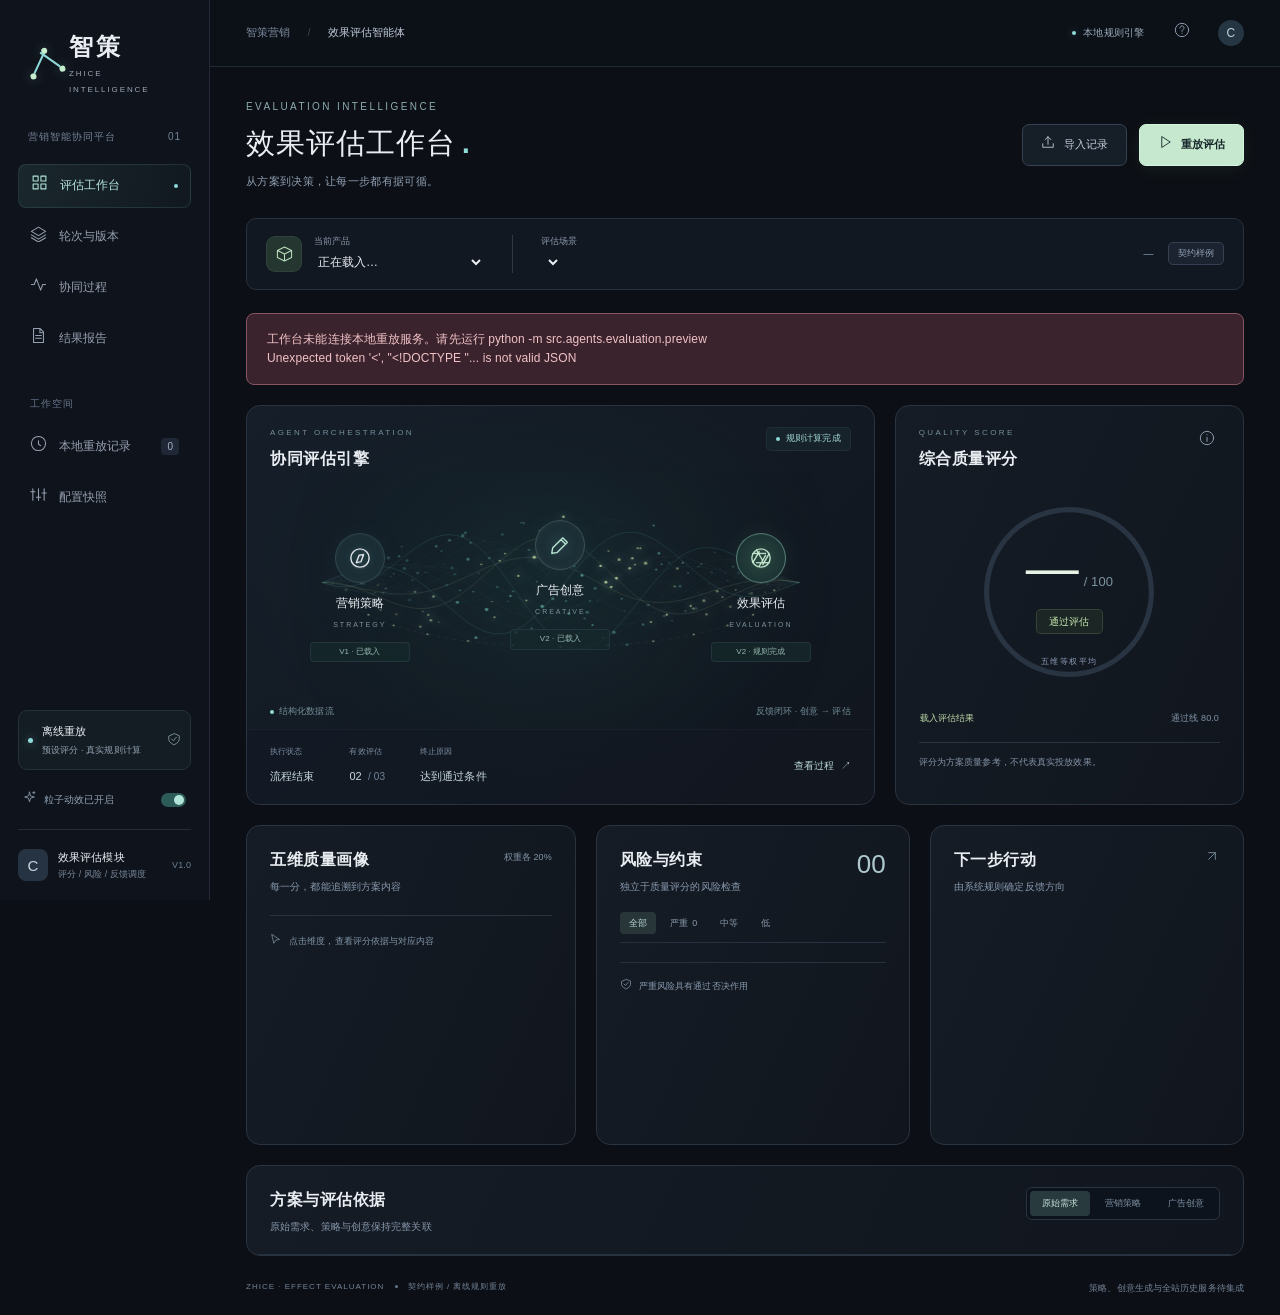
==== web/evaluation/index.html @ f348544a "feat(evaluation): add isolated particle workbench and offline handoff replay" ====
<!doctype html>
<html lang="zh-CN">
<head>
  <meta charset="utf-8"><meta name="viewport" content="width=device-width,initial-scale=1">
  <meta name="theme-color" content="#0b0e14"><title>智策 · 效果评估工作台</title>
  <link rel="icon" href="./favicon.svg" type="image/svg+xml"><link rel="stylesheet" href="./style.css">
</head>
<body>
  <a class="skip-link" href="#main">跳到评估内容</a>
  <aside class="sidebar">
    <a class="brand" href="/" aria-label="智策首页"><span class="brand-icon"><i></i><i></i><i></i></span><span>智策<span class="brand-en">ZHICE INTELLIGENCE</span></span></a>
    <div class="workspace-label">营销智能协同平台 <span>01</span></div>
    <nav aria-label="工作台导航">
      <button class="nav-item active" data-view="workbench"><span data-icon="grid"></span>评估工作台<span class="nav-dot"></span></button>
      <button class="nav-item" data-view="versions"><span data-icon="layers"></span>轮次与版本</button>
      <button class="nav-item" data-view="events"><span data-icon="activity"></span>协同过程</button>
      <button class="nav-item" data-view="report"><span data-icon="file"></span>结果报告</button>
    </nav>
    <div class="sidebar-section">工作空间</div>
    <button class="nav-item" id="history-btn"><span data-icon="clock"></span>本地重放记录<span id="history-count" class="count">0</span></button>
    <button class="nav-item" id="config-btn"><span data-icon="sliders"></span>配置快照</button>
    <div class="sidebar-bottom">
      <div class="mode-card"><span class="live-dot"></span><div>离线重放<span>预设评分 · 真实规则计算</span></div><span data-icon="shield"></span></div>
      <button class="animation-toggle" id="motion-btn" aria-pressed="true"><span data-icon="sparkles"></span><span id="motion-label">粒子动效已开启</span><span class="toggle"><i></i></span></button>
      <div class="profile"><div class="avatar">C</div><div>效果评估模块<span>评分 / 风险 / 反馈调度</span></div><span class="version-label">V1.0</span></div>
    </div>
  </aside>
  <div class="app-shell">
    <header class="topbar"><div class="breadcrumb">智策营销 <span>/</span> <b>效果评估智能体</b></div><div class="topbar-right"><span class="system-status"><i></i>本地规则引擎</span><button class="icon-button" id="mobile-motion" aria-label="暂停粒子动效" aria-pressed="true"><span data-icon="sparkles"></span></button><button class="icon-button" id="help-btn" aria-label="使用说明"><span data-icon="help"></span></button><div class="top-avatar">C</div></div></header>
    <main id="main" tabindex="-1">
      <div class="page-heading"><div><div class="eyebrow">EVALUATION INTELLIGENCE</div><h1 id="page-title">效果评估工作台<span class="title-dot">.</span></h1><p id="page-subtitle">从方案到决策，让每一步都有据可循。</p></div><div class="heading-actions"><button class="button secondary" id="import-btn"><span data-icon="upload"></span>导入记录</button><button class="button primary" id="run-btn"><span data-icon="play"></span><span>重放评估</span></button></div></div>
      <div class="task-bar"><div class="task-name"><span class="task-glyph" data-icon="box"></span><div><label for="product-select">当前产品</label><select id="product-select" aria-label="选择产品样例"><option>正在载入…</option></select></div></div><div class="scenario-select"><label for="scenario-select">评估场景</label><select id="scenario-select" aria-label="选择评估场景"></select></div><div class="task-meta"><span id="task-id">—</span><span class="badge neutral">契约样例</span></div></div>
      <div id="error-banner" class="error-banner" role="alert" hidden></div>
      <section id="view-workbench" class="view">
        <div class="overview-grid">
          <section class="panel engine-panel"><div class="panel-heading"><div><span class="eyebrow">AGENT ORCHESTRATION</span><h2>协同评估引擎</h2></div><span id="engine-badge" class="badge cyan"><i></i>规则计算完成</span></div>
            <div class="particle-stage" id="particle-stage"><canvas id="flow-canvas" aria-label="策略、创意与评估之间的粒子流动" role="img"></canvas><div class="flow-node strategy-node"><div class="node-icon" data-icon="compass"></div><b>营销策略</b><span>STRATEGY</span><small id="strategy-version">V1 · 已载入</small></div><div class="flow-node creative-node"><div class="node-icon" data-icon="pen"></div><b>广告创意</b><span>CREATIVE</span><small id="creative-version">V2 · 已载入</small></div><div class="flow-node evaluation-node"><div class="node-icon" data-icon="aperture"></div><b>效果评估</b><span>EVALUATION</span><small id="evaluation-version">V2 · 规则完成</small></div><div class="flow-caption"><span><i></i>结构化数据流</span><span id="flow-direction">反馈闭环 · 创意 → 评估</span></div></div>
            <div class="engine-footer"><div><span class="micro-label">执行状态</span><b id="task-status">流程结束</b></div><div><span class="micro-label">有效评估</span><b id="round-counter">02 <em>/ 03</em></b></div><div><span class="micro-label">终止原因</span><b id="termination">达到通过条件</b></div><button class="text-link" data-view="events">查看过程 <span>↗</span></button></div>
          </section>
          <section class="panel score-panel"><div class="panel-heading"><div><span class="eyebrow">QUALITY SCORE</span><h2>综合质量评分</h2></div><button class="icon-button" id="score-help" aria-label="评分规则"><span data-icon="info"></span></button></div><div class="score-visual"><svg class="score-ring" viewBox="0 0 200 200" aria-hidden="true"><defs><linearGradient id="ring-grad"><stop stop-color="#b9f4ce"/><stop offset="1" stop-color="#5fc7d7"/></linearGradient></defs><circle cx="100" cy="100" r="80" class="ring-track"/><circle cx="100" cy="100" r="80" class="ring-progress" id="ring-progress"/></svg><div class="score-value"><span id="total-score">—</span><small>/ 100</small><span id="assessment-badge" class="badge green">通过评估</span></div><span class="ring-small-label">五维等权平均</span></div><div class="score-bottom"><span id="score-delta" class="score-delta">载入评估结果</span><span id="pass-threshold">通过线 80.0</span></div><p class="scope-note">评分为方案质量参考，不代表真实投放效果。</p></section>
        </div>
        <div class="details-grid">
          <section class="panel dimensions-panel"><div class="panel-heading"><div><h2>五维质量画像</h2><p>每一分，都能追溯到方案内容</p></div><span class="small-label">权重各 20%</span></div><div id="dimensions"></div><div class="dimension-note"><span data-icon="cursor"></span>点击维度，查看评分依据与对应内容</div></section>
          <section class="panel risks-panel"><div class="panel-heading"><div><h2>风险与约束</h2><p>独立于质量评分的风险检查</p></div><span id="risk-count" class="risk-number">00</span></div><div class="risk-filter" role="group" aria-label="风险等级筛选"><button data-filter="all" class="active">全部</button><button data-filter="high">严重 <span id="high-count">0</span></button><button data-filter="medium">中等</button><button data-filter="low">低</button></div><div id="risks"></div><div class="risk-footer"><span data-icon="shield"></span><span>严重风险具有通过否决作用</span></div></section>
          <section class="panel feedback-panel"><div class="panel-heading"><div><h2>下一步行动</h2><p>由系统规则确定反馈方向</p></div><span data-icon="arrow-up-right" class="muted-icon"></span></div><div id="feedback"></div></section>
        </div>
        <section class="panel context-panel"><div class="panel-heading"><div><h2>方案与评估依据</h2><p>原始需求、策略与创意保持完整关联</p></div><div class="segmented" role="group" aria-label="内容切换"><button data-context="requirements" class="active">原始需求</button><button data-context="strategy">营销策略</button><button data-context="creative">广告创意</button></div></div><div id="context-content"></div></section>
      </section>
      <section id="view-versions" class="view" hidden></section>
      <section id="view-events" class="view" hidden></section>
      <section id="view-report" class="view" hidden></section>
      <footer class="page-footer"><span>ZHICE · EFFECT EVALUATION <i></i> 契约样例 / 离线规则重放</span><span>策略、创意生成与全站历史服务待集成</span></footer>
    </main>
  </div>
  <div id="toast" class="toast" role="status" aria-live="polite" hidden></div>
  <dialog id="detail-dialog" aria-labelledby="dialog-title"><div class="dialog-header"><div><span class="eyebrow" id="dialog-eyebrow">EVALUATION DETAIL</span><h2 id="dialog-title">详情</h2></div><button id="dialog-close" class="icon-button" aria-label="关闭详情"><span data-icon="x"></span></button></div><div id="dialog-content"></div></dialog>
  <input type="file" id="file-input" accept="application/json,.json" hidden>
  <script type="module" src="./app.js"></script>
</body></html>
---- web/evaluation/style.css ----
@charset "UTF-8";
:root{color-scheme:dark;--bg:#0c0f15;--surface:#12171f;--surface2:#171e28;--line:#252d38;--text:#e9edf2;--muted:#8c98aa;--cyan:#8edbd9;--green:#c2e6a6;--amber:#e5bd78;--red:#f18e95;--radius:14px;--font:"Microsoft YaHei UI","Microsoft YaHei","PingFang SC",sans-serif;--number:"Bahnschrift","DIN Alternate","Segoe UI",sans-serif}
*{box-sizing:border-box}body{margin:0;background:var(--bg);color:var(--text);font:13px/1.6 var(--font);letter-spacing:.1px}button,input,select{font:inherit}button,a,select{touch-action:manipulation}button{cursor:pointer}button:disabled{cursor:wait;opacity:.5}a{color:inherit;text-decoration:none}button{color:inherit}svg{width:18px;height:18px;flex-shrink:0}button:focus-visible,a:focus-visible,select:focus-visible,input:focus-visible{outline:2px solid var(--cyan);outline-offset:4px}button{border:0;background:none}p,h1,h2,h3{margin:0}h2{font-size:16px;font-weight:600;letter-spacing:.5px}h3{font-size:14px}select{color:var(--text);background:transparent;border:0;outline:none;max-width:100%;cursor:pointer}select option{background:#18202c}select:disabled{cursor:wait}[hidden]{display:none!important}.skip-link{position:fixed;top:-60px;left:220px;background:var(--cyan);color:#0b1820;padding:10px 20px;z-index:99}.skip-link:focus{top:10px}
.sidebar{position:fixed;left:0;top:0;bottom:0;width:210px;background:#0f131b;border-right:1px solid #222834;display:flex;flex-direction:column;padding:28px 18px 0;z-index:10}.brand{display:flex;gap:13px;align-items:center;padding:0 8px 32px;font-size:24px;font-weight:600;letter-spacing:3px}.brand-en{display:block;font:8px/1.9 var(--number);letter-spacing:1.9px;color:#9ba7b6}.brand-icon{display:block;position:relative;width:31px;height:32px;transform:rotate(-15deg)}.brand-icon:before,.brand-icon:after{content:"";position:absolute;border-radius:2px;width:25px;height:2px;background:var(--cyan);top:15px;left:1px;transform:rotate(-50deg)}.brand-icon:after{transform:rotate(50deg);left:12px}.brand-icon i{width:6px;height:6px;border-radius:50%;background:#c5edce;position:absolute;left:1px;top:25px;box-shadow:0 0 13px #98dcca77}.brand-icon i:nth-child(2){left:18px;top:3px}.brand-icon i:nth-child(3){left:31px;top:25px}.workspace-label{color:#738196;font-size:10px;letter-spacing:1px;padding:0 10px 19px;display:flex;justify-content:space-between}.workspace-label span{font-family:var(--number)}.nav-item{width:100%;display:flex;align-items:center;gap:12px;text-align:left;height:44px;border-radius:8px;padding:0 12px;margin-bottom:7px;color:#96a0b0;font-size:12px;transition:background .2s,color .2s}.nav-item.active{background:linear-gradient(100deg,#29424570,#1a292e44);color:#b2e5da;border:1px solid #4e787447}.nav-item:hover{background:#1b242f;color:#eaf1f4}.nav-item svg{width:17px;height:17px}.nav-dot{margin-left:auto;width:4px;height:4px;border-radius:50%;background:var(--cyan)}.sidebar-section{font-size:10px;letter-spacing:1px;color:#68778d;margin:28px 12px 13px}.count{font:10px var(--number);margin-left:auto;background:#202837;padding:3px 6px;border-radius:4px;color:#a7b4c7}.sidebar-bottom{margin-top:auto}.mode-card{border:1px solid #273238;background:#141d24;border-radius:9px;padding:12px 9px;display:flex;align-items:center;gap:9px;font-size:11px}.mode-card span:not(.live-dot){display:block;color:#91a1b0;font-size:9px;margin-top:2px}.mode-card>span:last-child{margin-left:auto;color:#859a99}.mode-card svg{width:14px}.live-dot,.system-status i{width:5px;height:5px;background:var(--cyan);border-radius:50%;box-shadow:0 0 8px #8ededb77;display:inline-block;flex-shrink:0}.animation-toggle{display:flex;align-items:center;gap:8px;color:#91a1b3;font-size:10px;padding:18px 5px;width:100%}.animation-toggle svg{width:13px}.toggle{width:25px;height:14px;background:#2c5b58;border-radius:20px;margin-left:auto;position:relative}.toggle i{width:10px;height:10px;position:absolute;right:2px;top:2px;border-radius:50%;background:#b2e5da}.animation-toggle[aria-pressed=false] .toggle{background:#313b47}.animation-toggle[aria-pressed=false] .toggle i{right:13px;background:#94a2b2}.profile{border-top:1px solid #252c38;display:flex;align-items:center;gap:10px;padding:19px 0;font-size:11px}.avatar{width:30px;height:32px;display:grid;place-items:center;font:15px var(--number);background:#263343;color:#c5d7de;border-radius:8px}.profile>div:nth-child(2)>span{display:block;color:#79889b;font-size:9px}.version-label{font:9px var(--number);color:#6c7f92;margin-left:auto}
.app-shell{margin-left:210px}.topbar{height:67px;border-bottom:1px solid #222a36;display:flex;align-items:center;justify-content:space-between;padding:0 36px;background:#0d1118cc}.breadcrumb{font-size:11px;color:#7d8ca0}.breadcrumb span{padding:0 14px;color:#394556}.breadcrumb b{font-weight:400;color:#bcc7d5}.topbar-right{display:flex;align-items:center;gap:23px}.system-status{display:flex;align-items:center;gap:7px;font-size:10px;color:#9babba}.system-status i{width:4px;height:4px}.top-avatar{height:26px;width:26px;border-radius:50%;background:#253542;color:#bad6d7;display:grid;place-items:center;font:12px var(--number)}.icon-button{width:28px;height:28px;display:grid;place-items:center;color:#8b9aac;border:1px solid transparent;border-radius:6px}.icon-button:hover{color:var(--cyan);border-color:#3b4c5b;background:#18212c}.icon-button svg{width:16px}
main{max-width:1740px;margin:auto;padding:32px 36px 20px;outline:0}.page-heading{display:flex;justify-content:space-between;align-items:center;gap:16px;margin-bottom:27px}.eyebrow{display:block;font:9px/1.5 var(--number);letter-spacing:2.4px;color:#748e9c}.page-heading .eyebrow{color:#8cadb1;font-size:10px;margin-bottom:10px}h1{font-size:29px;font-weight:500;letter-spacing:1px;line-height:1.35}.title-dot{color:var(--cyan);font:42px/.5 var(--number);margin-left:4px}.page-heading p{color:#91a0b4;font-size:11px;margin-top:10px;letter-spacing:.3px}.heading-actions{display:flex;gap:12px}.button{display:inline-flex;align-items:center;justify-content:center;gap:9px;padding:10px 18px;border-radius:7px;font-size:11px;min-height:40px;white-space:nowrap;transition:transform .15s,background .2s}.button:hover{transform:translateY(-1px)}.button svg{width:14px;height:14px}.button.primary{background:#c5e8cf;color:#172629;font-weight:600;border:1px solid #d3f4dc;box-shadow:0 3px 20px #b1ecbe12}.button.primary:hover{background:#d8f4d8}.button.secondary{border:1px solid #364253;background:#161e28;color:#c3ccda}.task-bar{display:flex;align-items:center;gap:28px;padding:14px 19px;background:#121822;border:1px solid #28313e;border-radius:10px;margin-bottom:23px;min-height:72px}.task-name{display:flex;align-items:center;gap:12px;min-width:190px}.task-glyph{height:36px;width:36px;border-radius:9px;background:#253530;color:#b9debd;display:grid;place-items:center;border:1px solid #5c7e6033}.task-glyph svg{width:17px}.task-name label,.scenario-select label{color:#8b98aa;font-size:9px;display:block;line-height:1.5;margin-bottom:4px}.task-name select{font-size:12px;min-width:170px;padding-right:10px}.scenario-select{border-left:1px solid #303846;padding-left:28px}.scenario-select select{font-size:11px}.task-meta{margin-left:auto;display:flex;align-items:center;gap:14px}.task-meta>span:first-child{font:10px var(--number);color:#7f91a4;max-width:170px;overflow:hidden;text-overflow:ellipsis}.badge{font-size:9px;line-height:1.5;padding:4px 9px;border-radius:5px;display:inline-flex;align-items:center;gap:6px;white-space:nowrap;border:1px solid transparent;font-weight:400}.badge.neutral{color:#92a1b6;border-color:#354052;background:#1b2330}.badge.cyan{color:#a1d7d6;border-color:#425f6133;background:#25424540}.badge.cyan i{width:4px;height:4px;background:#8cd8d4;border-radius:50%}.badge.green{color:#c6e8ad;background:#30432d55;border-color:#78946444}.badge.amber{color:#e9c689;background:#49382150;border-color:#7c674333}.badge.red{color:#ef9ba0;background:#46292f60;border-color:#81515a44}
.panel{background:linear-gradient(115deg,#151c25,#11161e);border:1px solid #2a3340;border-radius:var(--radius);overflow:hidden}.panel-heading{padding:21px 23px 0;display:flex;align-items:flex-start;justify-content:space-between;gap:12px}.panel-heading .eyebrow{font-size:8px;margin-bottom:7px}.panel-heading p{font-size:10px;color:#8898ad;margin-top:6px}.overview-grid{display:grid;grid-template-columns:1.8fr 1fr;gap:20px;margin-bottom:20px}.engine-panel{position:relative;background:radial-gradient(ellipse at 45% 43%,#15313050,transparent 63%),linear-gradient(135deg,#151e29,#11161e)}.particle-stage{height:257px;position:relative;isolation:isolate}.particle-stage canvas{position:absolute;width:100%;height:100%;inset:0;z-index:-1}.flow-node{position:absolute;width:100px;text-align:center;transform:translate(-50%,-50%);top:49%;left:18%}.creative-node{left:50%;top:44%}.evaluation-node{left:82%;top:49%}.node-icon{height:50px;width:50px;margin:0 auto 11px;border:1px solid #5f8d9655;border-radius:50%;background:radial-gradient(circle,#233c42,#141f2acc);display:grid;place-items:center;box-shadow:0 0 25px #578d8b12,inset 0 0 10px #9edcc418;backdrop-filter:blur(5px)}.creative-node .node-icon{border-color:#71948a66;color:#beead9}.evaluation-node .node-icon{background:radial-gradient(circle,#29463e,#172b31);color:#c8ead1;border-color:#92c9b688;box-shadow:0 0 25px #9de6bc15}.node-icon svg{width:22px;height:22px}.flow-node>b{display:block;font-size:12px;font-weight:500}.flow-node>span{font:7px/2.2 var(--number);letter-spacing:2px;color:#7d929d}.flow-node small{display:block;color:#96b8ae;font-size:8px;margin-top:8px;background:#16292bcc;padding:3px 7px;border:1px solid #3c585f55;border-radius:4px}.flow-caption{position:absolute;left:23px;right:23px;bottom:10px;display:flex;justify-content:space-between;color:#728f98;font-size:9px}.flow-caption span:first-child{display:flex;align-items:center;gap:5px}.flow-caption i{width:4px;height:4px;background:var(--cyan);border-radius:50%}.engine-footer{border-top:1px solid #2b374144;display:flex;align-items:center;gap:35px;padding:16px 23px 18px;background:#10172240}.micro-label{font-size:8px;color:#7a8b9f;display:block;margin-bottom:7px}.engine-footer b{font-size:11px;font-weight:500;color:#c8d8de}.engine-footer em{font:10px var(--number);font-style:normal;color:#718399;padding-left:3px}.engine-footer .text-link{margin-left:auto}.text-link{font-size:10px;color:#b7d6d5;display:inline-flex;align-items:center;gap:7px;padding:5px 0}.text-link:hover{color:#dbf5eb}.score-panel{position:relative}.score-visual{height:239px;position:relative;display:flex;align-items:center;justify-content:center;padding-top:2px}.score-ring{height:206px;width:206px;transform:rotate(-90deg)}.ring-track,.ring-progress{fill:none;stroke-width:5}.ring-track{stroke:#293443}.ring-progress{stroke:url(#ring-grad);stroke-linecap:round;stroke-dasharray:502.65;stroke-dashoffset:502.65;transition:stroke-dashoffset 1.2s cubic-bezier(.2,.8,.2,1);filter:drop-shadow(0 0 8px #87d5c455)}.score-value{position:absolute;display:flex;flex-wrap:wrap;align-items:baseline;justify-content:center;width:150px;gap:7px;top:71px}.score-value>span:first-child{font:53px/.95 var(--number);letter-spacing:-2px;color:#e5f2e4}.score-value>small{font:13px var(--number);color:#7c939f}.score-value .badge{margin:9px 20px 0;font-size:10px;padding:4px 12px}.ring-small-label{position:absolute;font-size:8px;bottom:42px;color:#8f9fba;letter-spacing:1.5px}.score-bottom{display:flex;justify-content:space-between;padding:0 24px 17px;gap:10px;font-size:9px;color:#7f91a6}.score-delta{color:#bfdbaa}.scope-note{margin:0 23px 17px;padding-top:12px;border-top:1px solid #293340;font-size:9px;color:#8393a7;line-height:1.6}
.details-grid{display:grid;grid-template-columns:1.05fr 1fr 1fr;gap:20px;margin-bottom:20px}.details-grid>.panel{min-height:320px}.small-label{font-size:9px;color:#8094a6;margin-top:3px}.dimension-row{width:100%;text-align:left;padding:9px 23px 0;display:grid;grid-template-columns:75px 1fr 29px;align-items:center;gap:11px;font-size:10px}.dimension-row:first-child{margin-top:14px}.dimension-row:hover{background:#273c3940}.dimension-row .bar-track{height:4px;background:#293443;border-radius:4px;overflow:hidden}.dimension-row .bar-fill{height:100%;border-radius:4px;background:linear-gradient(90deg,#527b85,#b5dba9);width:0;transition:width .8s}.dimension-row .bar-value{font:13px var(--number);color:#c9ddce;text-align:right}.dimension-note{border-top:1px solid #283340;margin:20px 23px 0;padding:14px 0 15px;font-size:9px;color:#8095a9;display:flex;gap:7px;align-items:center}.dimension-note svg{width:12px}.risk-number{font:26px/.95 var(--number);color:#adc9ce;margin-top:5px}.risk-filter{display:flex;gap:5px;margin:17px 23px 11px;border-bottom:1px solid #26303e;padding-bottom:8px}.risk-filter button{font-size:9px;color:#8897aa;padding:4px 9px;border-radius:4px}.risk-filter button.active{background:#283539;color:#badbd4}.risk-filter span{font:9px var(--number);padding-left:2px}.risk-filter button:hover{color:var(--text)}#risks{padding:0 23px;max-height:167px;overflow:auto}.risk-empty{text-align:center;padding:11px 0 14px}.shield-outline{display:grid;place-items:center;color:#addba5;margin-bottom:11px}.shield-outline svg{width:28px;height:28px;stroke-width:1.3}.risk-empty b{font-size:11px;font-weight:400;color:#cbd6de}.risk-empty p{font-size:9px;color:#8698aa;line-height:1.8;margin-top:6px}.risk-entry{background:#2c233333;border:1px solid #60424d55;padding:10px 12px;border-radius:6px;margin-bottom:8px;text-align:left;width:100%}.risk-entry>div{display:flex;justify-content:space-between;align-items:center;font-size:10px}.risk-entry p{font-size:10px;color:#bbc5d3;margin:8px 0 0;line-height:1.75}.risk-entry:hover{background:#45323b44}.risk-footer{display:flex;align-items:center;gap:7px;margin:8px 23px 0;padding:12px 0;border-top:1px solid #27303c;color:#8799ad;font-size:9px}.risk-footer svg{width:12px}.muted-icon{color:#718694}.muted-icon svg{width:16px}.feedback-summary{margin:19px 23px 0;display:flex;align-items:center;gap:10px}.feedback-symbol{width:34px;height:34px;display:grid;place-items:center;border-radius:9px;border:1px solid #718a5944;background:#354a2f44;color:#c3e3a7}.feedback-symbol svg{width:17px}.feedback-summary b{font-size:11px;font-weight:500;display:block}.feedback-summary small{display:block;font-size:8px;color:#8fa091;margin-top:3px}.feedback-copy{padding:16px 23px 13px;font-size:10px;color:#a2b0c3;line-height:1.9}.feedback-foot{display:flex;justify-content:space-between;align-items:center;margin:0 23px;padding-top:12px;border-top:1px solid #283340}.feedback-foot span{font-size:8px;color:#8294a7}.feedback-item{padding:10px 0;border-bottom:1px solid #2a3540;margin:0 23px}.feedback-item button{text-align:left;padding:0;width:100%;font-size:10px;color:#c4d0dc}.feedback-item button:hover{color:var(--cyan)}.feedback-item p{font-size:9px;color:#8c9cb0;margin:5px 0}.feedback-item .badge{font-size:8px;padding:2px 5px;margin-bottom:7px}.feedback-scroll{max-height:187px;overflow:auto}
.context-panel>.panel-heading{padding-bottom:19px;border-bottom:1px solid #25313e}.segmented{background:#0c131c;border:1px solid #293441;border-radius:6px;padding:3px;display:flex;gap:3px}.segmented button{font-size:9px;color:#7e91a4;border-radius:4px;padding:5px 12px}.segmented button.active{background:#283a3e;color:#c9e4dd}.context-grid{padding:23px;display:grid;grid-template-columns:1.2fr 1fr 1fr;gap:25px}.context-block{font-size:10px;color:#bac7d7;line-height:1.85;word-break:break-word}.context-block h3{font-size:9px;color:#8295a9;margin-bottom:8px;font-weight:400}.context-block strong{font-size:12px;color:#dce4ed;font-weight:500}.context-block p{margin:8px 0}.context-block ul{margin:5px 0;padding-left:15px}.context-block .tag{display:inline-flex;border:1px solid #354b50;background:#1f343540;font-size:9px;color:#a6c3ba;padding:3px 8px;border-radius:4px;margin:3px 5px 0 0}.ref-row{margin-top:10px;font:8px/1.7 var(--number);color:#6c8499;word-break:break-all}.page-footer{display:flex;justify-content:space-between;color:#738398;font-size:9px;margin-top:25px;gap:20px}.page-footer>span:first-child{font-size:8px;letter-spacing:1px}.page-footer i{display:inline-block;height:3px;width:3px;border-radius:50%;background:#61798a;margin:0 7px;vertical-align:middle}.error-banner{background:#3a232d;border:1px solid #885563;color:#f1c2c6;padding:16px 20px;border-radius:8px;margin-bottom:20px;font-size:12px;white-space:pre-line}.toast{position:fixed;bottom:30px;left:50%;transform:translateX(-50%);z-index:99;border:1px solid #4b6b65;background:#203331;color:#d1eee1;padding:13px 22px;max-width:85vw;border-radius:8px;box-shadow:0 15px 50px #0007;font-size:12px}
dialog{color:var(--text);width:min(680px,90vw);max-height:85vh;overflow:auto;background:#151e29;border:1px solid #40515f;padding:25px;border-radius:15px;box-shadow:0 35px 100px #000a}dialog::backdrop{background:#020712b3;backdrop-filter:blur(6px)}.dialog-header{display:flex;align-items:center;justify-content:space-between;padding-bottom:22px;border-bottom:1px solid #2d3a49;margin-bottom:20px}.dialog-header .eyebrow{margin-bottom:5px}.dialog-copy{font-size:12px;color:#b7c7d6;line-height:1.95}.dialog-copy p{margin:10px 0}.dialog-copy h3{color:#dcf0e7;font-size:13px;margin:20px 0 8px}.dialog-copy pre,.json-view{white-space:pre-wrap;word-break:break-all;font:11px/1.85 Consolas,monospace;background:#0d141e;padding:16px;border:1px solid #2d3b4b;border-radius:7px;color:#a9d4cd}.dialog-copy .button{margin-top:15px}.detail-score{display:flex;align-items:center;gap:12px;font:40px var(--number);color:#c8e4bb}.detail-score span{font:11px var(--font);color:#95a6b7}.highlight-content{border-left:2px solid var(--cyan);background:#29433a33;padding:16px;margin-top:12px;color:#d0e3de;word-break:break-word}.config-list{display:grid;grid-template-columns:1fr 1fr;gap:10px}.config-list>div{padding:12px;background:#101824;border:1px solid #2a3849;border-radius:6px}.config-list span{font-size:10px;color:#8fa0b8;display:block}.config-list strong{font:13px/1.8 var(--number);color:#cae2d3}.view-lead{display:flex;justify-content:space-between;align-items:center;padding:23px;border-bottom:1px solid #283342}.view-lead p{color:#8c9fb4;font-size:11px;margin-top:7px}.table-scroll{overflow-x:auto}table{width:100%;border-collapse:collapse;font-size:11px}th{font-weight:400;color:#91a4b9;text-align:left;background:#101923;padding:15px 20px;white-space:nowrap}td{padding:19px 20px;border-top:1px solid #293542;color:#c4d2e2;white-space:nowrap}tr.selected td{background:#223b353f}td code{font:9px Consolas,monospace;color:#83a19f}.table-note{padding:17px 23px;color:#92a4b5;font-size:10px}.table-action{color:#bfe1d3;font-size:10px;text-decoration:underline;text-underline-offset:5px}.selected-indicator{color:#bdd9a2;margin-left:8px;font-size:9px}.event-list{padding:25px}.event{display:grid;grid-template-columns:90px 28px 1fr;gap:17px;padding-bottom:30px;position:relative}.event:last-child{padding-bottom:0}.event-time{font:10px/1.9 var(--number);color:#7d96ab;text-align:right}.event-marker{height:26px;width:26px;display:grid;place-items:center;border-radius:50%;border:1px solid #4d786b;background:#1e342f;color:#bee1b3;position:relative}.event:not(:last-child) .event-marker:after{content:"";position:absolute;left:12px;top:28px;height:calc(100% + 30px);width:1px;background:#385547}.event-marker svg{width:12px}.event-content h3{font-size:12px}.event-content p{font-size:11px;color:#9fadc2;margin-top:7px}.event-meta{font:9px var(--number);color:#769098;margin-top:9px}.report-status{display:flex;align-items:center;gap:16px}.report-status .big-number{font:40px var(--number);color:#d0e8bc}.report-summary{padding:24px;display:grid;grid-template-columns:repeat(3,1fr);gap:20px;border-bottom:1px solid #293443}.report-summary .config-list{grid-template-columns:1fr}.report-section{padding:23px;border-bottom:1px solid #293443}.report-section h3{margin-bottom:12px;font-weight:500}.report-section p{font-size:12px;color:#acbdd0;line-height:1.9}.report-section .context-grid{padding:0}.report-actions{display:flex;gap:10px;align-items:center}.history-item{display:flex;align-items:center;justify-content:space-between;gap:15px;border-bottom:1px solid #293746;padding:13px 0}.history-item b{font-size:12px;display:block}.history-item small{font-size:9px;color:#899fb0}.history-item button{font-size:10px;color:var(--cyan);white-space:nowrap}.history-toolbar{display:flex;justify-content:space-between;align-items:center;margin-bottom:15px}.history-toolbar .text-link{color:#c99b9b}.empty-state{padding:40px 20px;text-align:center;color:#9aadbd;font-size:12px}.spinning svg{animation:spin 1.5s linear infinite}.running .node-icon{box-shadow:0 0 28px #9cdec83d}.active-view-label{font-size:9px;color:#8cafae;letter-spacing:1px;padding-top:14px}.view{animation:enter .35s ease}@keyframes enter{from{opacity:.3;transform:translateY(6px)}to{opacity:1;transform:translateY(0)}}@keyframes spin{to{transform:rotate(360deg)}}
@media(min-width:1500px){main{padding-top:40px}.particle-stage{height:286px}.score-visual{height:268px}.score-value{top:85px}.ring-small-label{bottom:55px}.details-grid>.panel{min-height:334px}.dimension-row{padding-top:12px}}
@media(max-width:1200px){.sidebar{width:180px;padding-left:13px;padding-right:13px}.app-shell{margin-left:180px}main{padding:27px 24px 20px}.topbar{padding:0 24px}.overview-grid,.details-grid{gap:14px}.engine-footer{gap:22px}.panel-heading{padding:18px 18px 0}.dimension-row{padding-left:18px;padding-right:18px;grid-template-columns:65px 1fr 22px;gap:8px}.task-bar{gap:18px}.scenario-select{padding-left:18px}.task-meta>span:first-child{display:none}.score-bottom{font-size:8px}.brand{font-size:22px;gap:12px}.brand-en{font-size:7px;letter-spacing:1.4px}.panel-heading p{font-size:9px}}
@media(max-width:1000px){.sidebar{width:75px;padding:28px 10px 0}.brand{padding:0 3px 32px;justify-content:center}.brand>span:last-child,.workspace-label,.sidebar-section,.sidebar-bottom,.nav-item>span:not(:first-child){display:none}.nav-item{font-size:0;justify-content:center;padding:0}.nav-item svg{width:19px;height:19px}.sidebar nav{margin-top:12px}.app-shell{margin-left:75px}.overview-grid{grid-template-columns:1.6fr 1fr}.engine-footer{gap:16px}.engine-footer .text-link{font-size:0}.engine-footer .text-link span{font-size:16px}.details-grid{grid-template-columns:1fr 1fr}.feedback-panel{grid-column:1/-1;min-height:170px!important}.feedback-panel .feedback-copy{padding-bottom:18px}.feedback-panel .feedback-summary{float:left;max-width:45%}.feedback-panel .feedback-copy{margin-left:45%;min-height:70px}.feedback-panel .feedback-foot{margin-bottom:20px}.context-grid{grid-template-columns:1fr 1fr}.task-name select{min-width:140px}.report-summary{grid-template-columns:1fr 1fr}.page-footer{font-size:8px}}
@media(max-width:760px){.sidebar{position:static;width:auto;height:auto;display:block;padding:16px 20px 8px;border-right:0;border-bottom:1px solid #283340}.brand{justify-content:flex-start;padding:0 0 15px;font-size:20px}.brand>span:last-child{display:block}.brand-en{font-size:7px;letter-spacing:1.5px}.brand-icon{transform:scale(.8) rotate(-15deg)}.sidebar nav{display:flex;gap:5px;margin:0}.nav-item{font-size:10px;gap:7px;margin:0;width:auto;flex:1;height:38px;white-space:nowrap}.nav-item svg{width:13px;height:13px}.sidebar>.nav-item{display:none}.app-shell{margin-left:0}.topbar{height:45px;padding:0 20px}.topbar-right{gap:14px}.breadcrumb{font-size:9px}.breadcrumb span{padding:0 9px}.system-status{font-size:8px}.top-avatar{display:none}main{padding:25px 18px 20px}.page-heading{align-items:flex-start;margin-bottom:20px}h1{font-size:23px}.page-heading .eyebrow{font-size:8px}.page-heading p{font-size:10px;max-width:180px}.heading-actions{gap:7px;flex-direction:column;align-self:center}.button{font-size:10px;padding:7px 12px;min-height:33px}.heading-actions .button svg{width:12px}.task-bar{flex-wrap:wrap;gap:12px;padding:12px}.task-name{min-width:0;flex:1}.task-glyph{width:28px;height:30px}.task-name select{min-width:0;max-width:190px}.scenario-select{padding-left:12px;max-width:52%;flex:1}.scenario-select select{font-size:10px}.task-meta{display:none}.overview-grid{grid-template-columns:1fr;gap:14px}.panel-heading{padding:18px 20px 0}.panel-heading h2{font-size:15px}.particle-stage{height:260px}.score-panel .panel-heading{padding-bottom:6px}.score-panel{display:grid;grid-template-columns:1fr 1fr;align-items:center}.score-panel .panel-heading{grid-column:1/-1}.score-visual{height:202px}.score-ring{height:180px;width:180px}.score-value{top:57px;width:135px}.score-value>span:first-child{font-size:43px}.ring-small-label{bottom:39px;font-size:7px}.score-bottom{grid-column:2;grid-row:2;flex-direction:column;padding:0 20px 27px;font-size:10px;gap:10px}.scope-note{grid-column:1/-1;margin-top:-10px}.details-grid{grid-template-columns:1fr;gap:14px}.details-grid>.panel{min-height:295px}.feedback-panel{grid-column:auto;min-height:230px!important}.feedback-panel .feedback-summary{float:none;max-width:100%}.feedback-panel .feedback-copy{margin-left:0;min-height:0}.context-panel .panel-heading{flex-direction:column;gap:16px}.segmented{width:100%}.segmented button{flex:1}.context-grid{grid-template-columns:1fr;padding:20px;gap:20px}.context-block{font-size:12px}.context-block h3{font-size:11px}.page-footer{flex-direction:column;gap:8px}.view-lead{align-items:flex-start;gap:15px}.report-summary{grid-template-columns:1fr;padding:20px}.report-actions{flex-direction:column}.event-list{padding:20px 12px}.event{grid-template-columns:62px 24px 1fr;gap:10px}.event-time{font-size:9px}.event-content p{font-size:10px}.config-list{grid-template-columns:1fr}.dialog-copy{font-size:11px}.skip-link{left:15px}}
#mobile-motion{display:none}@media(max-width:1000px){#mobile-motion{display:grid}}
@media(prefers-reduced-motion:reduce){*,*:before,*:after{animation:none!important;transition:none!important;scroll-behavior:auto!important}}
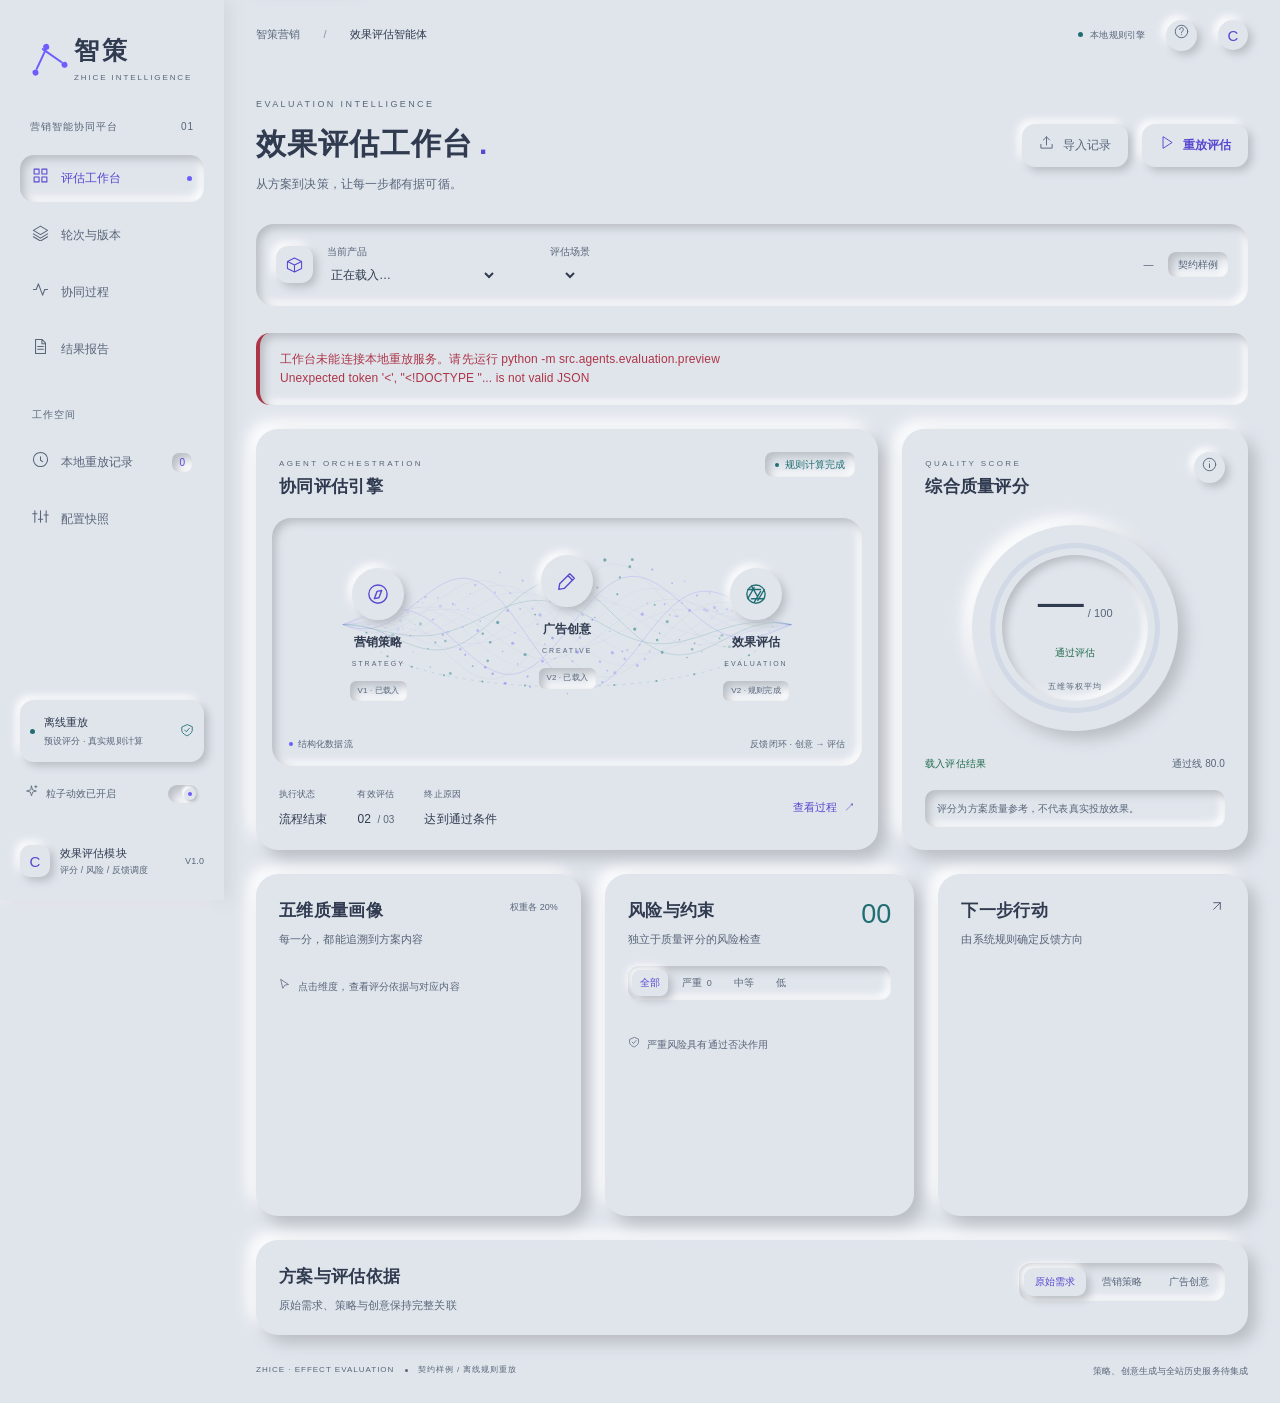
==== commit 6748ad45: "style(evaluation): adopt soft neumorphic surfaces and particle palette" ====
--- a/web/evaluation/index.html
+++ b/web/evaluation/index.html
@@ -2,7 +2,7 @@
 <html lang="zh-CN">
 <head>
   <meta charset="utf-8"><meta name="viewport" content="width=device-width,initial-scale=1">
-  <meta name="theme-color" content="#0b0e14"><title>智策 · 效果评估工作台</title>
+  <meta name="theme-color" content="#e0e5ec"><title>智策 · 效果评估工作台</title>
   <link rel="icon" href="./favicon.svg" type="image/svg+xml"><link rel="stylesheet" href="./style.css">
 </head>
 <body>
@@ -37,7 +37,7 @@
             <div class="particle-stage" id="particle-stage"><canvas id="flow-canvas" aria-label="策略、创意与评估之间的粒子流动" role="img"></canvas><div class="flow-node strategy-node"><div class="node-icon" data-icon="compass"></div><b>营销策略</b><span>STRATEGY</span><small id="strategy-version">V1 · 已载入</small></div><div class="flow-node creative-node"><div class="node-icon" data-icon="pen"></div><b>广告创意</b><span>CREATIVE</span><small id="creative-version">V2 · 已载入</small></div><div class="flow-node evaluation-node"><div class="node-icon" data-icon="aperture"></div><b>效果评估</b><span>EVALUATION</span><small id="evaluation-version">V2 · 规则完成</small></div><div class="flow-caption"><span><i></i>结构化数据流</span><span id="flow-direction">反馈闭环 · 创意 → 评估</span></div></div>
             <div class="engine-footer"><div><span class="micro-label">执行状态</span><b id="task-status">流程结束</b></div><div><span class="micro-label">有效评估</span><b id="round-counter">02 <em>/ 03</em></b></div><div><span class="micro-label">终止原因</span><b id="termination">达到通过条件</b></div><button class="text-link" data-view="events">查看过程 <span>↗</span></button></div>
           </section>
-          <section class="panel score-panel"><div class="panel-heading"><div><span class="eyebrow">QUALITY SCORE</span><h2>综合质量评分</h2></div><button class="icon-button" id="score-help" aria-label="评分规则"><span data-icon="info"></span></button></div><div class="score-visual"><svg class="score-ring" viewBox="0 0 200 200" aria-hidden="true"><defs><linearGradient id="ring-grad"><stop stop-color="#b9f4ce"/><stop offset="1" stop-color="#5fc7d7"/></linearGradient></defs><circle cx="100" cy="100" r="80" class="ring-track"/><circle cx="100" cy="100" r="80" class="ring-progress" id="ring-progress"/></svg><div class="score-value"><span id="total-score">—</span><small>/ 100</small><span id="assessment-badge" class="badge green">通过评估</span></div><span class="ring-small-label">五维等权平均</span></div><div class="score-bottom"><span id="score-delta" class="score-delta">载入评估结果</span><span id="pass-threshold">通过线 80.0</span></div><p class="scope-note">评分为方案质量参考，不代表真实投放效果。</p></section>
+          <section class="panel score-panel"><div class="panel-heading"><div><span class="eyebrow">QUALITY SCORE</span><h2>综合质量评分</h2></div><button class="icon-button" id="score-help" aria-label="评分规则"><span data-icon="info"></span></button></div><div class="score-visual"><svg class="score-ring" viewBox="0 0 200 200" aria-hidden="true"><circle cx="100" cy="100" r="80" class="ring-track"/><circle cx="100" cy="100" r="80" class="ring-progress" id="ring-progress"/></svg><div class="score-value"><span id="total-score">—</span><small>/ 100</small><span id="assessment-badge" class="badge green">通过评估</span></div><span class="ring-small-label">五维等权平均</span></div><div class="score-bottom"><span id="score-delta" class="score-delta">载入评估结果</span><span id="pass-threshold">通过线 80.0</span></div><p class="scope-note">评分为方案质量参考，不代表真实投放效果。</p></section>
         </div>
         <div class="details-grid">
           <section class="panel dimensions-panel"><div class="panel-heading"><div><h2>五维质量画像</h2><p>每一分，都能追溯到方案内容</p></div><span class="small-label">权重各 20%</span></div><div id="dimensions"></div><div class="dimension-note"><span data-icon="cursor"></span>点击维度，查看评分依据与对应内容</div></section>
--- a/web/evaluation/style.css
+++ b/web/evaluation/style.css
@@ -1,16 +1,750 @@
 @charset "UTF-8";
-:root{color-scheme:dark;--bg:#0c0f15;--surface:#12171f;--surface2:#171e28;--line:#252d38;--text:#e9edf2;--muted:#8c98aa;--cyan:#8edbd9;--green:#c2e6a6;--amber:#e5bd78;--red:#f18e95;--radius:14px;--font:"Microsoft YaHei UI","Microsoft YaHei","PingFang SC",sans-serif;--number:"Bahnschrift","DIN Alternate","Segoe UI",sans-serif}
-*{box-sizing:border-box}body{margin:0;background:var(--bg);color:var(--text);font:13px/1.6 var(--font);letter-spacing:.1px}button,input,select{font:inherit}button,a,select{touch-action:manipulation}button{cursor:pointer}button:disabled{cursor:wait;opacity:.5}a{color:inherit;text-decoration:none}button{color:inherit}svg{width:18px;height:18px;flex-shrink:0}button:focus-visible,a:focus-visible,select:focus-visible,input:focus-visible{outline:2px solid var(--cyan);outline-offset:4px}button{border:0;background:none}p,h1,h2,h3{margin:0}h2{font-size:16px;font-weight:600;letter-spacing:.5px}h3{font-size:14px}select{color:var(--text);background:transparent;border:0;outline:none;max-width:100%;cursor:pointer}select option{background:#18202c}select:disabled{cursor:wait}[hidden]{display:none!important}.skip-link{position:fixed;top:-60px;left:220px;background:var(--cyan);color:#0b1820;padding:10px 20px;z-index:99}.skip-link:focus{top:10px}
-.sidebar{position:fixed;left:0;top:0;bottom:0;width:210px;background:#0f131b;border-right:1px solid #222834;display:flex;flex-direction:column;padding:28px 18px 0;z-index:10}.brand{display:flex;gap:13px;align-items:center;padding:0 8px 32px;font-size:24px;font-weight:600;letter-spacing:3px}.brand-en{display:block;font:8px/1.9 var(--number);letter-spacing:1.9px;color:#9ba7b6}.brand-icon{display:block;position:relative;width:31px;height:32px;transform:rotate(-15deg)}.brand-icon:before,.brand-icon:after{content:"";position:absolute;border-radius:2px;width:25px;height:2px;background:var(--cyan);top:15px;left:1px;transform:rotate(-50deg)}.brand-icon:after{transform:rotate(50deg);left:12px}.brand-icon i{width:6px;height:6px;border-radius:50%;background:#c5edce;position:absolute;left:1px;top:25px;box-shadow:0 0 13px #98dcca77}.brand-icon i:nth-child(2){left:18px;top:3px}.brand-icon i:nth-child(3){left:31px;top:25px}.workspace-label{color:#738196;font-size:10px;letter-spacing:1px;padding:0 10px 19px;display:flex;justify-content:space-between}.workspace-label span{font-family:var(--number)}.nav-item{width:100%;display:flex;align-items:center;gap:12px;text-align:left;height:44px;border-radius:8px;padding:0 12px;margin-bottom:7px;color:#96a0b0;font-size:12px;transition:background .2s,color .2s}.nav-item.active{background:linear-gradient(100deg,#29424570,#1a292e44);color:#b2e5da;border:1px solid #4e787447}.nav-item:hover{background:#1b242f;color:#eaf1f4}.nav-item svg{width:17px;height:17px}.nav-dot{margin-left:auto;width:4px;height:4px;border-radius:50%;background:var(--cyan)}.sidebar-section{font-size:10px;letter-spacing:1px;color:#68778d;margin:28px 12px 13px}.count{font:10px var(--number);margin-left:auto;background:#202837;padding:3px 6px;border-radius:4px;color:#a7b4c7}.sidebar-bottom{margin-top:auto}.mode-card{border:1px solid #273238;background:#141d24;border-radius:9px;padding:12px 9px;display:flex;align-items:center;gap:9px;font-size:11px}.mode-card span:not(.live-dot){display:block;color:#91a1b0;font-size:9px;margin-top:2px}.mode-card>span:last-child{margin-left:auto;color:#859a99}.mode-card svg{width:14px}.live-dot,.system-status i{width:5px;height:5px;background:var(--cyan);border-radius:50%;box-shadow:0 0 8px #8ededb77;display:inline-block;flex-shrink:0}.animation-toggle{display:flex;align-items:center;gap:8px;color:#91a1b3;font-size:10px;padding:18px 5px;width:100%}.animation-toggle svg{width:13px}.toggle{width:25px;height:14px;background:#2c5b58;border-radius:20px;margin-left:auto;position:relative}.toggle i{width:10px;height:10px;position:absolute;right:2px;top:2px;border-radius:50%;background:#b2e5da}.animation-toggle[aria-pressed=false] .toggle{background:#313b47}.animation-toggle[aria-pressed=false] .toggle i{right:13px;background:#94a2b2}.profile{border-top:1px solid #252c38;display:flex;align-items:center;gap:10px;padding:19px 0;font-size:11px}.avatar{width:30px;height:32px;display:grid;place-items:center;font:15px var(--number);background:#263343;color:#c5d7de;border-radius:8px}.profile>div:nth-child(2)>span{display:block;color:#79889b;font-size:9px}.version-label{font:9px var(--number);color:#6c7f92;margin-left:auto}
-.app-shell{margin-left:210px}.topbar{height:67px;border-bottom:1px solid #222a36;display:flex;align-items:center;justify-content:space-between;padding:0 36px;background:#0d1118cc}.breadcrumb{font-size:11px;color:#7d8ca0}.breadcrumb span{padding:0 14px;color:#394556}.breadcrumb b{font-weight:400;color:#bcc7d5}.topbar-right{display:flex;align-items:center;gap:23px}.system-status{display:flex;align-items:center;gap:7px;font-size:10px;color:#9babba}.system-status i{width:4px;height:4px}.top-avatar{height:26px;width:26px;border-radius:50%;background:#253542;color:#bad6d7;display:grid;place-items:center;font:12px var(--number)}.icon-button{width:28px;height:28px;display:grid;place-items:center;color:#8b9aac;border:1px solid transparent;border-radius:6px}.icon-button:hover{color:var(--cyan);border-color:#3b4c5b;background:#18212c}.icon-button svg{width:16px}
-main{max-width:1740px;margin:auto;padding:32px 36px 20px;outline:0}.page-heading{display:flex;justify-content:space-between;align-items:center;gap:16px;margin-bottom:27px}.eyebrow{display:block;font:9px/1.5 var(--number);letter-spacing:2.4px;color:#748e9c}.page-heading .eyebrow{color:#8cadb1;font-size:10px;margin-bottom:10px}h1{font-size:29px;font-weight:500;letter-spacing:1px;line-height:1.35}.title-dot{color:var(--cyan);font:42px/.5 var(--number);margin-left:4px}.page-heading p{color:#91a0b4;font-size:11px;margin-top:10px;letter-spacing:.3px}.heading-actions{display:flex;gap:12px}.button{display:inline-flex;align-items:center;justify-content:center;gap:9px;padding:10px 18px;border-radius:7px;font-size:11px;min-height:40px;white-space:nowrap;transition:transform .15s,background .2s}.button:hover{transform:translateY(-1px)}.button svg{width:14px;height:14px}.button.primary{background:#c5e8cf;color:#172629;font-weight:600;border:1px solid #d3f4dc;box-shadow:0 3px 20px #b1ecbe12}.button.primary:hover{background:#d8f4d8}.button.secondary{border:1px solid #364253;background:#161e28;color:#c3ccda}.task-bar{display:flex;align-items:center;gap:28px;padding:14px 19px;background:#121822;border:1px solid #28313e;border-radius:10px;margin-bottom:23px;min-height:72px}.task-name{display:flex;align-items:center;gap:12px;min-width:190px}.task-glyph{height:36px;width:36px;border-radius:9px;background:#253530;color:#b9debd;display:grid;place-items:center;border:1px solid #5c7e6033}.task-glyph svg{width:17px}.task-name label,.scenario-select label{color:#8b98aa;font-size:9px;display:block;line-height:1.5;margin-bottom:4px}.task-name select{font-size:12px;min-width:170px;padding-right:10px}.scenario-select{border-left:1px solid #303846;padding-left:28px}.scenario-select select{font-size:11px}.task-meta{margin-left:auto;display:flex;align-items:center;gap:14px}.task-meta>span:first-child{font:10px var(--number);color:#7f91a4;max-width:170px;overflow:hidden;text-overflow:ellipsis}.badge{font-size:9px;line-height:1.5;padding:4px 9px;border-radius:5px;display:inline-flex;align-items:center;gap:6px;white-space:nowrap;border:1px solid transparent;font-weight:400}.badge.neutral{color:#92a1b6;border-color:#354052;background:#1b2330}.badge.cyan{color:#a1d7d6;border-color:#425f6133;background:#25424540}.badge.cyan i{width:4px;height:4px;background:#8cd8d4;border-radius:50%}.badge.green{color:#c6e8ad;background:#30432d55;border-color:#78946444}.badge.amber{color:#e9c689;background:#49382150;border-color:#7c674333}.badge.red{color:#ef9ba0;background:#46292f60;border-color:#81515a44}
-.panel{background:linear-gradient(115deg,#151c25,#11161e);border:1px solid #2a3340;border-radius:var(--radius);overflow:hidden}.panel-heading{padding:21px 23px 0;display:flex;align-items:flex-start;justify-content:space-between;gap:12px}.panel-heading .eyebrow{font-size:8px;margin-bottom:7px}.panel-heading p{font-size:10px;color:#8898ad;margin-top:6px}.overview-grid{display:grid;grid-template-columns:1.8fr 1fr;gap:20px;margin-bottom:20px}.engine-panel{position:relative;background:radial-gradient(ellipse at 45% 43%,#15313050,transparent 63%),linear-gradient(135deg,#151e29,#11161e)}.particle-stage{height:257px;position:relative;isolation:isolate}.particle-stage canvas{position:absolute;width:100%;height:100%;inset:0;z-index:-1}.flow-node{position:absolute;width:100px;text-align:center;transform:translate(-50%,-50%);top:49%;left:18%}.creative-node{left:50%;top:44%}.evaluation-node{left:82%;top:49%}.node-icon{height:50px;width:50px;margin:0 auto 11px;border:1px solid #5f8d9655;border-radius:50%;background:radial-gradient(circle,#233c42,#141f2acc);display:grid;place-items:center;box-shadow:0 0 25px #578d8b12,inset 0 0 10px #9edcc418;backdrop-filter:blur(5px)}.creative-node .node-icon{border-color:#71948a66;color:#beead9}.evaluation-node .node-icon{background:radial-gradient(circle,#29463e,#172b31);color:#c8ead1;border-color:#92c9b688;box-shadow:0 0 25px #9de6bc15}.node-icon svg{width:22px;height:22px}.flow-node>b{display:block;font-size:12px;font-weight:500}.flow-node>span{font:7px/2.2 var(--number);letter-spacing:2px;color:#7d929d}.flow-node small{display:block;color:#96b8ae;font-size:8px;margin-top:8px;background:#16292bcc;padding:3px 7px;border:1px solid #3c585f55;border-radius:4px}.flow-caption{position:absolute;left:23px;right:23px;bottom:10px;display:flex;justify-content:space-between;color:#728f98;font-size:9px}.flow-caption span:first-child{display:flex;align-items:center;gap:5px}.flow-caption i{width:4px;height:4px;background:var(--cyan);border-radius:50%}.engine-footer{border-top:1px solid #2b374144;display:flex;align-items:center;gap:35px;padding:16px 23px 18px;background:#10172240}.micro-label{font-size:8px;color:#7a8b9f;display:block;margin-bottom:7px}.engine-footer b{font-size:11px;font-weight:500;color:#c8d8de}.engine-footer em{font:10px var(--number);font-style:normal;color:#718399;padding-left:3px}.engine-footer .text-link{margin-left:auto}.text-link{font-size:10px;color:#b7d6d5;display:inline-flex;align-items:center;gap:7px;padding:5px 0}.text-link:hover{color:#dbf5eb}.score-panel{position:relative}.score-visual{height:239px;position:relative;display:flex;align-items:center;justify-content:center;padding-top:2px}.score-ring{height:206px;width:206px;transform:rotate(-90deg)}.ring-track,.ring-progress{fill:none;stroke-width:5}.ring-track{stroke:#293443}.ring-progress{stroke:url(#ring-grad);stroke-linecap:round;stroke-dasharray:502.65;stroke-dashoffset:502.65;transition:stroke-dashoffset 1.2s cubic-bezier(.2,.8,.2,1);filter:drop-shadow(0 0 8px #87d5c455)}.score-value{position:absolute;display:flex;flex-wrap:wrap;align-items:baseline;justify-content:center;width:150px;gap:7px;top:71px}.score-value>span:first-child{font:53px/.95 var(--number);letter-spacing:-2px;color:#e5f2e4}.score-value>small{font:13px var(--number);color:#7c939f}.score-value .badge{margin:9px 20px 0;font-size:10px;padding:4px 12px}.ring-small-label{position:absolute;font-size:8px;bottom:42px;color:#8f9fba;letter-spacing:1.5px}.score-bottom{display:flex;justify-content:space-between;padding:0 24px 17px;gap:10px;font-size:9px;color:#7f91a6}.score-delta{color:#bfdbaa}.scope-note{margin:0 23px 17px;padding-top:12px;border-top:1px solid #293340;font-size:9px;color:#8393a7;line-height:1.6}
-.details-grid{display:grid;grid-template-columns:1.05fr 1fr 1fr;gap:20px;margin-bottom:20px}.details-grid>.panel{min-height:320px}.small-label{font-size:9px;color:#8094a6;margin-top:3px}.dimension-row{width:100%;text-align:left;padding:9px 23px 0;display:grid;grid-template-columns:75px 1fr 29px;align-items:center;gap:11px;font-size:10px}.dimension-row:first-child{margin-top:14px}.dimension-row:hover{background:#273c3940}.dimension-row .bar-track{height:4px;background:#293443;border-radius:4px;overflow:hidden}.dimension-row .bar-fill{height:100%;border-radius:4px;background:linear-gradient(90deg,#527b85,#b5dba9);width:0;transition:width .8s}.dimension-row .bar-value{font:13px var(--number);color:#c9ddce;text-align:right}.dimension-note{border-top:1px solid #283340;margin:20px 23px 0;padding:14px 0 15px;font-size:9px;color:#8095a9;display:flex;gap:7px;align-items:center}.dimension-note svg{width:12px}.risk-number{font:26px/.95 var(--number);color:#adc9ce;margin-top:5px}.risk-filter{display:flex;gap:5px;margin:17px 23px 11px;border-bottom:1px solid #26303e;padding-bottom:8px}.risk-filter button{font-size:9px;color:#8897aa;padding:4px 9px;border-radius:4px}.risk-filter button.active{background:#283539;color:#badbd4}.risk-filter span{font:9px var(--number);padding-left:2px}.risk-filter button:hover{color:var(--text)}#risks{padding:0 23px;max-height:167px;overflow:auto}.risk-empty{text-align:center;padding:11px 0 14px}.shield-outline{display:grid;place-items:center;color:#addba5;margin-bottom:11px}.shield-outline svg{width:28px;height:28px;stroke-width:1.3}.risk-empty b{font-size:11px;font-weight:400;color:#cbd6de}.risk-empty p{font-size:9px;color:#8698aa;line-height:1.8;margin-top:6px}.risk-entry{background:#2c233333;border:1px solid #60424d55;padding:10px 12px;border-radius:6px;margin-bottom:8px;text-align:left;width:100%}.risk-entry>div{display:flex;justify-content:space-between;align-items:center;font-size:10px}.risk-entry p{font-size:10px;color:#bbc5d3;margin:8px 0 0;line-height:1.75}.risk-entry:hover{background:#45323b44}.risk-footer{display:flex;align-items:center;gap:7px;margin:8px 23px 0;padding:12px 0;border-top:1px solid #27303c;color:#8799ad;font-size:9px}.risk-footer svg{width:12px}.muted-icon{color:#718694}.muted-icon svg{width:16px}.feedback-summary{margin:19px 23px 0;display:flex;align-items:center;gap:10px}.feedback-symbol{width:34px;height:34px;display:grid;place-items:center;border-radius:9px;border:1px solid #718a5944;background:#354a2f44;color:#c3e3a7}.feedback-symbol svg{width:17px}.feedback-summary b{font-size:11px;font-weight:500;display:block}.feedback-summary small{display:block;font-size:8px;color:#8fa091;margin-top:3px}.feedback-copy{padding:16px 23px 13px;font-size:10px;color:#a2b0c3;line-height:1.9}.feedback-foot{display:flex;justify-content:space-between;align-items:center;margin:0 23px;padding-top:12px;border-top:1px solid #283340}.feedback-foot span{font-size:8px;color:#8294a7}.feedback-item{padding:10px 0;border-bottom:1px solid #2a3540;margin:0 23px}.feedback-item button{text-align:left;padding:0;width:100%;font-size:10px;color:#c4d0dc}.feedback-item button:hover{color:var(--cyan)}.feedback-item p{font-size:9px;color:#8c9cb0;margin:5px 0}.feedback-item .badge{font-size:8px;padding:2px 5px;margin-bottom:7px}.feedback-scroll{max-height:187px;overflow:auto}
-.context-panel>.panel-heading{padding-bottom:19px;border-bottom:1px solid #25313e}.segmented{background:#0c131c;border:1px solid #293441;border-radius:6px;padding:3px;display:flex;gap:3px}.segmented button{font-size:9px;color:#7e91a4;border-radius:4px;padding:5px 12px}.segmented button.active{background:#283a3e;color:#c9e4dd}.context-grid{padding:23px;display:grid;grid-template-columns:1.2fr 1fr 1fr;gap:25px}.context-block{font-size:10px;color:#bac7d7;line-height:1.85;word-break:break-word}.context-block h3{font-size:9px;color:#8295a9;margin-bottom:8px;font-weight:400}.context-block strong{font-size:12px;color:#dce4ed;font-weight:500}.context-block p{margin:8px 0}.context-block ul{margin:5px 0;padding-left:15px}.context-block .tag{display:inline-flex;border:1px solid #354b50;background:#1f343540;font-size:9px;color:#a6c3ba;padding:3px 8px;border-radius:4px;margin:3px 5px 0 0}.ref-row{margin-top:10px;font:8px/1.7 var(--number);color:#6c8499;word-break:break-all}.page-footer{display:flex;justify-content:space-between;color:#738398;font-size:9px;margin-top:25px;gap:20px}.page-footer>span:first-child{font-size:8px;letter-spacing:1px}.page-footer i{display:inline-block;height:3px;width:3px;border-radius:50%;background:#61798a;margin:0 7px;vertical-align:middle}.error-banner{background:#3a232d;border:1px solid #885563;color:#f1c2c6;padding:16px 20px;border-radius:8px;margin-bottom:20px;font-size:12px;white-space:pre-line}.toast{position:fixed;bottom:30px;left:50%;transform:translateX(-50%);z-index:99;border:1px solid #4b6b65;background:#203331;color:#d1eee1;padding:13px 22px;max-width:85vw;border-radius:8px;box-shadow:0 15px 50px #0007;font-size:12px}
-dialog{color:var(--text);width:min(680px,90vw);max-height:85vh;overflow:auto;background:#151e29;border:1px solid #40515f;padding:25px;border-radius:15px;box-shadow:0 35px 100px #000a}dialog::backdrop{background:#020712b3;backdrop-filter:blur(6px)}.dialog-header{display:flex;align-items:center;justify-content:space-between;padding-bottom:22px;border-bottom:1px solid #2d3a49;margin-bottom:20px}.dialog-header .eyebrow{margin-bottom:5px}.dialog-copy{font-size:12px;color:#b7c7d6;line-height:1.95}.dialog-copy p{margin:10px 0}.dialog-copy h3{color:#dcf0e7;font-size:13px;margin:20px 0 8px}.dialog-copy pre,.json-view{white-space:pre-wrap;word-break:break-all;font:11px/1.85 Consolas,monospace;background:#0d141e;padding:16px;border:1px solid #2d3b4b;border-radius:7px;color:#a9d4cd}.dialog-copy .button{margin-top:15px}.detail-score{display:flex;align-items:center;gap:12px;font:40px var(--number);color:#c8e4bb}.detail-score span{font:11px var(--font);color:#95a6b7}.highlight-content{border-left:2px solid var(--cyan);background:#29433a33;padding:16px;margin-top:12px;color:#d0e3de;word-break:break-word}.config-list{display:grid;grid-template-columns:1fr 1fr;gap:10px}.config-list>div{padding:12px;background:#101824;border:1px solid #2a3849;border-radius:6px}.config-list span{font-size:10px;color:#8fa0b8;display:block}.config-list strong{font:13px/1.8 var(--number);color:#cae2d3}.view-lead{display:flex;justify-content:space-between;align-items:center;padding:23px;border-bottom:1px solid #283342}.view-lead p{color:#8c9fb4;font-size:11px;margin-top:7px}.table-scroll{overflow-x:auto}table{width:100%;border-collapse:collapse;font-size:11px}th{font-weight:400;color:#91a4b9;text-align:left;background:#101923;padding:15px 20px;white-space:nowrap}td{padding:19px 20px;border-top:1px solid #293542;color:#c4d2e2;white-space:nowrap}tr.selected td{background:#223b353f}td code{font:9px Consolas,monospace;color:#83a19f}.table-note{padding:17px 23px;color:#92a4b5;font-size:10px}.table-action{color:#bfe1d3;font-size:10px;text-decoration:underline;text-underline-offset:5px}.selected-indicator{color:#bdd9a2;margin-left:8px;font-size:9px}.event-list{padding:25px}.event{display:grid;grid-template-columns:90px 28px 1fr;gap:17px;padding-bottom:30px;position:relative}.event:last-child{padding-bottom:0}.event-time{font:10px/1.9 var(--number);color:#7d96ab;text-align:right}.event-marker{height:26px;width:26px;display:grid;place-items:center;border-radius:50%;border:1px solid #4d786b;background:#1e342f;color:#bee1b3;position:relative}.event:not(:last-child) .event-marker:after{content:"";position:absolute;left:12px;top:28px;height:calc(100% + 30px);width:1px;background:#385547}.event-marker svg{width:12px}.event-content h3{font-size:12px}.event-content p{font-size:11px;color:#9fadc2;margin-top:7px}.event-meta{font:9px var(--number);color:#769098;margin-top:9px}.report-status{display:flex;align-items:center;gap:16px}.report-status .big-number{font:40px var(--number);color:#d0e8bc}.report-summary{padding:24px;display:grid;grid-template-columns:repeat(3,1fr);gap:20px;border-bottom:1px solid #293443}.report-summary .config-list{grid-template-columns:1fr}.report-section{padding:23px;border-bottom:1px solid #293443}.report-section h3{margin-bottom:12px;font-weight:500}.report-section p{font-size:12px;color:#acbdd0;line-height:1.9}.report-section .context-grid{padding:0}.report-actions{display:flex;gap:10px;align-items:center}.history-item{display:flex;align-items:center;justify-content:space-between;gap:15px;border-bottom:1px solid #293746;padding:13px 0}.history-item b{font-size:12px;display:block}.history-item small{font-size:9px;color:#899fb0}.history-item button{font-size:10px;color:var(--cyan);white-space:nowrap}.history-toolbar{display:flex;justify-content:space-between;align-items:center;margin-bottom:15px}.history-toolbar .text-link{color:#c99b9b}.empty-state{padding:40px 20px;text-align:center;color:#9aadbd;font-size:12px}.spinning svg{animation:spin 1.5s linear infinite}.running .node-icon{box-shadow:0 0 28px #9cdec83d}.active-view-label{font-size:9px;color:#8cafae;letter-spacing:1px;padding-top:14px}.view{animation:enter .35s ease}@keyframes enter{from{opacity:.3;transform:translateY(6px)}to{opacity:1;transform:translateY(0)}}@keyframes spin{to{transform:rotate(360deg)}}
-@media(min-width:1500px){main{padding-top:40px}.particle-stage{height:286px}.score-visual{height:268px}.score-value{top:85px}.ring-small-label{bottom:55px}.details-grid>.panel{min-height:334px}.dimension-row{padding-top:12px}}
-@media(max-width:1200px){.sidebar{width:180px;padding-left:13px;padding-right:13px}.app-shell{margin-left:180px}main{padding:27px 24px 20px}.topbar{padding:0 24px}.overview-grid,.details-grid{gap:14px}.engine-footer{gap:22px}.panel-heading{padding:18px 18px 0}.dimension-row{padding-left:18px;padding-right:18px;grid-template-columns:65px 1fr 22px;gap:8px}.task-bar{gap:18px}.scenario-select{padding-left:18px}.task-meta>span:first-child{display:none}.score-bottom{font-size:8px}.brand{font-size:22px;gap:12px}.brand-en{font-size:7px;letter-spacing:1.4px}.panel-heading p{font-size:9px}}
-@media(max-width:1000px){.sidebar{width:75px;padding:28px 10px 0}.brand{padding:0 3px 32px;justify-content:center}.brand>span:last-child,.workspace-label,.sidebar-section,.sidebar-bottom,.nav-item>span:not(:first-child){display:none}.nav-item{font-size:0;justify-content:center;padding:0}.nav-item svg{width:19px;height:19px}.sidebar nav{margin-top:12px}.app-shell{margin-left:75px}.overview-grid{grid-template-columns:1.6fr 1fr}.engine-footer{gap:16px}.engine-footer .text-link{font-size:0}.engine-footer .text-link span{font-size:16px}.details-grid{grid-template-columns:1fr 1fr}.feedback-panel{grid-column:1/-1;min-height:170px!important}.feedback-panel .feedback-copy{padding-bottom:18px}.feedback-panel .feedback-summary{float:left;max-width:45%}.feedback-panel .feedback-copy{margin-left:45%;min-height:70px}.feedback-panel .feedback-foot{margin-bottom:20px}.context-grid{grid-template-columns:1fr 1fr}.task-name select{min-width:140px}.report-summary{grid-template-columns:1fr 1fr}.page-footer{font-size:8px}}
-@media(max-width:760px){.sidebar{position:static;width:auto;height:auto;display:block;padding:16px 20px 8px;border-right:0;border-bottom:1px solid #283340}.brand{justify-content:flex-start;padding:0 0 15px;font-size:20px}.brand>span:last-child{display:block}.brand-en{font-size:7px;letter-spacing:1.5px}.brand-icon{transform:scale(.8) rotate(-15deg)}.sidebar nav{display:flex;gap:5px;margin:0}.nav-item{font-size:10px;gap:7px;margin:0;width:auto;flex:1;height:38px;white-space:nowrap}.nav-item svg{width:13px;height:13px}.sidebar>.nav-item{display:none}.app-shell{margin-left:0}.topbar{height:45px;padding:0 20px}.topbar-right{gap:14px}.breadcrumb{font-size:9px}.breadcrumb span{padding:0 9px}.system-status{font-size:8px}.top-avatar{display:none}main{padding:25px 18px 20px}.page-heading{align-items:flex-start;margin-bottom:20px}h1{font-size:23px}.page-heading .eyebrow{font-size:8px}.page-heading p{font-size:10px;max-width:180px}.heading-actions{gap:7px;flex-direction:column;align-self:center}.button{font-size:10px;padding:7px 12px;min-height:33px}.heading-actions .button svg{width:12px}.task-bar{flex-wrap:wrap;gap:12px;padding:12px}.task-name{min-width:0;flex:1}.task-glyph{width:28px;height:30px}.task-name select{min-width:0;max-width:190px}.scenario-select{padding-left:12px;max-width:52%;flex:1}.scenario-select select{font-size:10px}.task-meta{display:none}.overview-grid{grid-template-columns:1fr;gap:14px}.panel-heading{padding:18px 20px 0}.panel-heading h2{font-size:15px}.particle-stage{height:260px}.score-panel .panel-heading{padding-bottom:6px}.score-panel{display:grid;grid-template-columns:1fr 1fr;align-items:center}.score-panel .panel-heading{grid-column:1/-1}.score-visual{height:202px}.score-ring{height:180px;width:180px}.score-value{top:57px;width:135px}.score-value>span:first-child{font-size:43px}.ring-small-label{bottom:39px;font-size:7px}.score-bottom{grid-column:2;grid-row:2;flex-direction:column;padding:0 20px 27px;font-size:10px;gap:10px}.scope-note{grid-column:1/-1;margin-top:-10px}.details-grid{grid-template-columns:1fr;gap:14px}.details-grid>.panel{min-height:295px}.feedback-panel{grid-column:auto;min-height:230px!important}.feedback-panel .feedback-summary{float:none;max-width:100%}.feedback-panel .feedback-copy{margin-left:0;min-height:0}.context-panel .panel-heading{flex-direction:column;gap:16px}.segmented{width:100%}.segmented button{flex:1}.context-grid{grid-template-columns:1fr;padding:20px;gap:20px}.context-block{font-size:12px}.context-block h3{font-size:11px}.page-footer{flex-direction:column;gap:8px}.view-lead{align-items:flex-start;gap:15px}.report-summary{grid-template-columns:1fr;padding:20px}.report-actions{flex-direction:column}.event-list{padding:20px 12px}.event{grid-template-columns:62px 24px 1fr;gap:10px}.event-time{font-size:9px}.event-content p{font-size:10px}.config-list{grid-template-columns:1fr}.dialog-copy{font-size:11px}.skip-link{left:15px}}
-#mobile-motion{display:none}@media(max-width:1000px){#mobile-motion{display:grid}}
-@media(prefers-reduced-motion:reduce){*,*:before,*:after{animation:none!important;transition:none!important;scroll-behavior:auto!important}}
+
+/* Same-hue surfaces with one light source at the top left. */
+:root {
+  color-scheme: light;
+  --bg: #e0e5ec; --surface: #e0e5ec; --surface2: #d1d9e6;
+  --shadow: #b8bcc2; --light: #ffffff; --text: #303b50; --muted: #586579;
+  --accent: #6d5dfc; --accent-ink: #5847d0; --cyan: #206e73; --green: #236c4c; --amber: #8a590c; --red: #ad3548;
+  --radius: 22px;
+  --raised: 8px 8px 16px var(--shadow), -8px -8px 16px var(--light);
+  --raised-small: 4px 4px 8px var(--shadow), -4px -4px 8px var(--light);
+  --pressed: inset 4px 4px 8px var(--shadow), inset -4px -4px 8px var(--light);
+  --font: "Microsoft YaHei UI", "Microsoft YaHei", "PingFang SC", sans-serif;
+  --number: "Bahnschrift", "DIN Alternate", "Segoe UI", sans-serif;
+}
+
+* { box-sizing: border-box; }
+body { margin: 0; background: var(--bg); color: var(--text); font: 13px/1.6 var(--font); letter-spacing: .1px; }
+button, input, select { font: inherit; }
+button, a, select { touch-action: manipulation; }
+button { border: 0; background: none; color: inherit; cursor: pointer; transition: box-shadow .3s ease-in-out, color .3s ease-in-out; }
+button:disabled { cursor: wait; opacity: .5; }
+a { color: inherit; text-decoration: none; }
+svg { width: 18px; height: 18px; flex-shrink: 0; }
+button:focus-visible, a:focus-visible, select:focus-visible, input:focus-visible, summary:focus-visible { outline: 2px solid var(--accent); outline-offset: 4px; }
+p, h1, h2, h3 { margin: 0; }
+h2 { font-size: 17px; font-weight: 600; letter-spacing: .3px; }
+h3 { font-size: 14px; }
+select { color: var(--text); background: var(--surface); border: 0; border-radius: 8px; max-width: 100%; cursor: pointer; }
+select option { background: var(--surface); }
+select:disabled { cursor: wait; }
+[hidden] { display: none !important; }
+.skip-link { position: fixed; top: -60px; left: 240px; padding: 10px 20px; background: var(--surface); color: var(--accent-ink); border-radius: 12px; box-shadow: var(--raised); z-index: 99; }
+.skip-link:focus { top: 10px; }
+
+/* Navigation: raised on hover, recessed when selected. */
+.sidebar { position: fixed; left: 0; top: 0; bottom: 0; width: 224px; background: var(--surface); display: flex; flex-direction: column; padding: 30px 20px 0; z-index: 10; box-shadow: 5px 0 14px #b8bcc270, -5px 0 14px #ffffffb0; }
+.brand { display: flex; gap: 15px; align-items: center; padding: 0 8px 34px; font-size: 25px; font-weight: 600; letter-spacing: 3px; }
+.brand-en { display: block; font: 8px/1.9 var(--number); letter-spacing: 1.9px; color: var(--muted); }
+.brand-icon { display: block; position: relative; width: 31px; height: 32px; transform: rotate(-15deg); }
+.brand-icon:before, .brand-icon:after { content: ""; position: absolute; border-radius: 2px; width: 25px; height: 2px; background: var(--accent); top: 15px; left: 1px; transform: rotate(-50deg); }
+.brand-icon:after { transform: rotate(50deg); left: 12px; }
+.brand-icon i { width: 6px; height: 6px; border-radius: 50%; background: var(--accent); position: absolute; left: 1px; top: 25px; }
+.brand-icon i:nth-child(2) { left: 18px; top: 3px; }
+.brand-icon i:nth-child(3) { left: 31px; top: 25px; }
+.workspace-label { color: var(--muted); font-size: 10px; letter-spacing: 1px; padding: 0 10px 20px; display: flex; justify-content: space-between; }
+.workspace-label span { font-family: var(--number); }
+.nav-item { width: 100%; display: flex; align-items: center; gap: 12px; text-align: left; height: 47px; border-radius: 14px; padding: 0 12px; margin-bottom: 10px; color: var(--muted); font-size: 12px; }
+.nav-item:hover { box-shadow: var(--raised-small); color: var(--accent-ink); }
+.nav-item.active, .nav-item:active { box-shadow: var(--pressed); color: var(--accent-ink); }
+.nav-item svg { width: 17px; height: 17px; }
+.nav-dot { margin-left: auto; width: 5px; height: 5px; border-radius: 50%; background: var(--accent); }
+.sidebar-section { font-size: 10px; letter-spacing: 1px; color: var(--muted); margin: 24px 12px 16px; }
+.count { font: 10px var(--number); margin-left: auto; padding: 4px 7px; border-radius: 7px; color: var(--accent-ink); box-shadow: var(--pressed); }
+.sidebar-bottom { margin-top: auto; }
+.mode-card { background: var(--surface); border-radius: 14px; padding: 14px 10px; display: flex; align-items: center; gap: 9px; font-size: 11px; box-shadow: var(--raised-small); }
+.mode-card span:not(.live-dot) { display: block; color: var(--muted); font-size: 9px; margin-top: 2px; }
+.mode-card>span:last-child { margin-left: auto; color: var(--cyan); }
+.mode-card svg { width: 14px; }
+.live-dot, .system-status i { width: 5px; height: 5px; background: var(--cyan); border-radius: 50%; display: inline-block; flex-shrink: 0; }
+.animation-toggle { display: flex; align-items: center; gap: 8px; color: var(--muted); font-size: 10px; padding: 20px 5px; width: 100%; }
+.animation-toggle svg { width: 13px; }
+.toggle { width: 31px; height: 18px; background: var(--surface); box-shadow: var(--pressed); border-radius: 20px; margin-left: auto; position: relative; }
+.toggle i { width: 12px; height: 12px; position: absolute; right: 3px; top: 3px; border-radius: 50%; background: var(--surface); box-shadow: 2px 2px 3px #b8bcc2, -2px -2px 3px #ffffff; transition: right .3s ease-in-out; }
+.toggle i:after { content: ""; display: block; width: 4px; height: 4px; border-radius: 50%; background: var(--accent); position: absolute; top: 4px; left: 4px; }
+.animation-toggle[aria-pressed=false] .toggle i { right: 16px; }
+.animation-toggle[aria-pressed=false] .toggle i:after { background: var(--muted); }
+.profile { display: flex; align-items: center; gap: 10px; padding: 20px 0 23px; font-size: 11px; }
+.avatar, .top-avatar { display: grid; place-items: center; font: 15px var(--number); background: var(--surface); color: var(--accent-ink); box-shadow: var(--raised-small); }
+.avatar { width: 30px; height: 32px; border-radius: 10px; }
+.profile>div:nth-child(2)>span { display: block; color: var(--muted); font-size: 9px; }
+.version-label { font: 9px var(--number); color: var(--muted); margin-left: auto; }
+
+.app-shell { margin-left: 224px; }
+.topbar { height: 70px; padding: 0 32px; display: flex; align-items: center; justify-content: space-between; }
+.breadcrumb { font-size: 11px; color: var(--muted); }
+.breadcrumb span { padding: 0 20px; color: #8a94a5; }
+.breadcrumb b { color: var(--text); font-weight: 400; }
+.topbar-right { display: flex; align-items: center; gap: 21px; }
+.system-status { display: flex; gap: 7px; align-items: center; color: var(--muted); font-size: 9px; }
+.top-avatar { width: 30px; height: 30px; border-radius: 50%; }
+.icon-button { width: 31px; height: 31px; display: grid; place-items: center; border-radius: 50%; color: var(--muted); background: var(--surface); box-shadow: var(--raised-small); }
+.icon-button svg { width: 15px; height: 15px; }
+.icon-button:hover { color: var(--accent-ink); box-shadow: 2px 2px 4px var(--shadow), -2px -2px 4px var(--light); }
+.icon-button:active { box-shadow: var(--pressed); }
+main { padding: 28px 32px 24px; max-width: 1640px; margin: 0 auto; }
+.page-heading { display: flex; justify-content: space-between; align-items: center; gap: 18px; margin-bottom: 30px; }
+.eyebrow { font: 9px/1.4 var(--number); color: var(--muted); letter-spacing: 2.4px; margin-bottom: 12px; }
+h1 { font-size: 30px; line-height: 1.4; font-weight: 600; letter-spacing: 1px; }
+.title-dot { color: var(--accent-ink); margin-left: 6px; }
+.page-heading p { font-size: 12px; color: var(--muted); margin-top: 10px; }
+.heading-actions { display: flex; gap: 14px; }
+.button { display: inline-flex; align-items: center; justify-content: center; gap: 9px; padding: 10px 17px; border-radius: 13px; font-size: 12px; min-height: 43px; white-space: nowrap; background: var(--surface); box-shadow: var(--raised-small); }
+.button:hover { box-shadow: 2px 2px 4px var(--shadow), -2px -2px 4px var(--light); }
+.button:active { box-shadow: var(--pressed); }
+.button svg { width: 15px; height: 15px; }
+.button.primary { color: var(--accent-ink); font-weight: 600; }
+.button.secondary { color: var(--muted); }
+.task-bar { display: flex; align-items: center; gap: 28px; padding: 18px 20px; background: var(--surface); border-radius: 18px; box-shadow: var(--pressed); margin-bottom: 27px; min-height: 82px; }
+.task-name { display: flex; align-items: center; gap: 14px; min-width: 190px; }
+.task-glyph { height: 37px; width: 37px; border-radius: 12px; color: var(--accent-ink); background: var(--surface); display: grid; place-items: center; box-shadow: var(--raised-small); }
+.task-glyph svg { width: 17px; }
+.task-name label, .scenario-select label { color: var(--muted); font-size: 10px; display: block; line-height: 1.5; margin-bottom: 5px; }
+.task-name select { font-size: 12px; min-width: 170px; padding: 3px 8px 3px 0; }
+.scenario-select { padding-left: 25px; }
+.scenario-select select { font-size: 12px; padding: 3px 8px 3px 0; }
+.task-meta { margin-left: auto; display: flex; align-items: center; gap: 14px; }
+.task-meta>span:first-child { font: 10px var(--number); color: var(--muted); max-width: 170px; overflow: hidden; text-overflow: ellipsis; }
+.badge { font-size: 10px; line-height: 1.5; padding: 5px 10px; border-radius: 8px; display: inline-flex; align-items: center; gap: 6px; white-space: nowrap; background: var(--surface); box-shadow: var(--pressed); font-weight: 500; }
+.badge.neutral { color: var(--muted); }
+.badge.cyan { color: var(--cyan); }
+.badge.cyan i { width: 4px; height: 4px; background: var(--cyan); border-radius: 50%; }
+.badge.green { color: var(--green); }
+.badge.amber { color: var(--amber); }
+.badge.red { color: var(--red); }
+
+/* Raised shells and recessed content wells. */
+.panel { background: var(--surface); border-radius: var(--radius); box-shadow: var(--raised); overflow: hidden; }
+.panel-heading { padding: 23px 23px 0; display: flex; align-items: flex-start; justify-content: space-between; gap: 12px; }
+.panel-heading .eyebrow { font-size: 8px; margin-bottom: 8px; }
+.panel-heading p { font-size: 11px; color: var(--muted); margin-top: 6px; }
+.overview-grid { display: grid; grid-template-columns: 1.8fr 1fr; gap: 24px; margin-bottom: 24px; }
+.engine-panel { position: relative; }
+.particle-stage { height: 248px; margin: 18px 16px 0; border-radius: 19px; position: relative; isolation: isolate; box-shadow: var(--pressed); }
+.particle-stage canvas { position: absolute; width: 100%; height: 100%; inset: 0; z-index: -1; }
+.flow-node { position: absolute; width: 100px; text-align: center; transform: translate(-50%, -50%); top: 47%; left: 18%; }
+.creative-node { left: 50%; top: 42%; }
+.evaluation-node { left: 82%; top: 47%; }
+.node-icon { height: 52px; width: 52px; margin: 0 auto 13px; border-radius: 50%; background: var(--surface); display: grid; place-items: center; color: var(--accent-ink); box-shadow: var(--raised-small); }
+.evaluation-node .node-icon { color: var(--cyan); }
+.node-icon svg { width: 22px; height: 22px; }
+.flow-node>b { display: block; font-size: 12px; font-weight: 600; }
+.flow-node>span { font: 7px/2.2 var(--number); letter-spacing: 2px; color: var(--muted); }
+.flow-node small { display: inline-block; color: var(--muted); font-size: 8px; margin-top: 8px; padding: 4px 8px; border-radius: 6px; background: var(--surface); box-shadow: var(--pressed); }
+.flow-caption { position: absolute; left: 17px; right: 17px; bottom: 15px; display: flex; justify-content: space-between; color: var(--muted); font-size: 9px; gap: 8px; }
+.flow-caption span:first-child { display: flex; align-items: center; gap: 5px; white-space: nowrap; }
+.flow-caption i { width: 4px; height: 4px; background: var(--accent); border-radius: 50%; }
+.engine-footer { display: flex; align-items: center; gap: 30px; padding: 21px 23px; }
+.micro-label { font-size: 9px; color: var(--muted); display: block; margin-bottom: 7px; }
+.engine-footer b { font-size: 12px; font-weight: 500; color: var(--text); }
+.engine-footer em { font: 10px var(--number); font-style: normal; color: var(--muted); padding-left: 3px; }
+.engine-footer .text-link { margin-left: auto; }
+.text-link { font-size: 11px; color: var(--accent-ink); display: inline-flex; align-items: center; gap: 7px; padding: 5px 0; }
+.text-link:hover { color: #4d3bda; }
+.score-panel { position: relative; }
+.score-visual { height: 256px; position: relative; display: flex; align-items: center; justify-content: center; }
+.score-visual:before { content: ""; width: 206px; height: 206px; position: absolute; border-radius: 50%; background: var(--surface); box-shadow: var(--raised); }
+.score-ring { height: 206px; width: 206px; transform: rotate(-90deg); position: relative; }
+.ring-track, .ring-progress { fill: none; stroke-width: 5; }
+.ring-track { stroke: var(--surface2); }
+.ring-progress { stroke: var(--accent); stroke-linecap: round; stroke-dasharray: 502.65; stroke-dashoffset: 502.65; transition: stroke-dashoffset 1.2s cubic-bezier(.2,.8,.2,1); }
+.score-value { position: absolute; display: flex; flex-wrap: wrap; align-content: center; align-items: baseline; justify-content: center; width: 146px; height: 146px; border-radius: 50%; box-shadow: var(--pressed); background: var(--surface); gap: 6px; top: calc(50% - 73px); padding-bottom: 13px; }
+.score-value>span:first-child { font: 46px/.95 var(--number); letter-spacing: -2px; color: var(--text); }
+.score-value>small { font: 11px var(--number); color: var(--muted); }
+.score-value .badge { margin: 12px 15px 0; font-size: 10px; padding: 3px 9px; box-shadow: none; }
+.ring-small-label { position: absolute; font-size: 8px; bottom: 62px; color: var(--muted); letter-spacing: 1px; }
+.score-bottom { display: flex; justify-content: space-between; padding: 0 23px 18px; gap: 10px; font-size: 10px; color: var(--muted); }
+.score-delta { color: var(--green); }
+.scope-note { margin: 0 23px 20px; padding: 10px 12px; border-radius: 10px; box-shadow: var(--pressed); font-size: 10px; color: var(--muted); line-height: 1.7; }
+
+.details-grid { display: grid; grid-template-columns: 1.05fr 1fr 1fr; gap: 24px; margin-bottom: 24px; }
+.details-grid>.panel { min-height: 342px; }
+.small-label { font-size: 9px; color: var(--muted); margin-top: 3px; }
+.dimension-row { width: calc(100% - 30px); margin: 6px 15px 0; text-align: left; padding: 7px 8px; border-radius: 9px; display: grid; grid-template-columns: 75px 1fr 29px; align-items: center; gap: 10px; font-size: 11px; }
+.dimension-row:first-child { margin-top: 17px; }
+.dimension-row:hover { box-shadow: var(--raised-small); color: var(--accent-ink); }
+.dimension-row:active { box-shadow: var(--pressed); }
+.bar-track { height: 7px; background: var(--surface); border-radius: 5px; box-shadow: inset 2px 2px 3px var(--shadow), inset -2px -2px 3px var(--light); overflow: hidden; padding: 1px; }
+.bar-fill { height: 5px; border-radius: 4px; background: #7d70db; width: 0; transition: width .8s; }
+.bar-value { font: 14px var(--number); color: var(--accent-ink); text-align: right; }
+.dimension-note { margin: 15px 23px 0; padding: 12px 0 17px; font-size: 10px; color: var(--muted); display: flex; gap: 7px; align-items: center; }
+.dimension-note svg { width: 12px; }
+.risk-number { font: 27px/.95 var(--number); color: var(--cyan); margin-top: 5px; }
+.risk-filter { display: flex; gap: 6px; margin: 18px 23px 13px; padding: 4px; border-radius: 11px; box-shadow: var(--pressed); }
+.risk-filter button { font-size: 10px; color: var(--muted); padding: 5px 8px; border-radius: 8px; }
+.risk-filter button.active { background: var(--surface); color: var(--accent-ink); box-shadow: var(--raised-small); }
+.risk-filter span { font: 9px var(--number); padding-left: 2px; }
+.risk-filter button:hover { color: var(--accent-ink); }
+#risks { padding: 0 23px; max-height: 168px; overflow: auto; }
+.risk-empty { text-align: center; padding: 12px 0 14px; }
+.shield-outline { display: grid; place-items: center; color: var(--cyan); margin-bottom: 12px; }
+.shield-outline svg { width: 29px; height: 29px; stroke-width: 1.5; }
+.risk-empty b { font-size: 12px; font-weight: 500; color: var(--text); }
+.risk-empty p { font-size: 10px; color: var(--muted); line-height: 1.8; margin-top: 7px; }
+.risk-entry { background: var(--surface); box-shadow: var(--pressed); border-left: 3px solid var(--red); padding: 12px; border-radius: 12px; margin: 6px 0 10px; text-align: left; width: 100%; }
+.risk-entry>div { display: flex; justify-content: space-between; align-items: center; font-size: 11px; gap: 10px; }
+.risk-entry p { font-size: 11px; color: var(--muted); margin: 8px 0 0; line-height: 1.75; }
+.risk-entry:hover { color: var(--red); box-shadow: var(--raised-small); }
+.risk-footer { display: flex; align-items: center; gap: 7px; margin: 8px 23px 0; padding: 12px 0 17px; color: var(--muted); font-size: 10px; }
+.risk-footer svg { width: 12px; }
+.muted-icon { color: var(--muted); }
+.muted-icon svg { width: 16px; }
+.feedback-summary { margin: 21px 23px 0; display: flex; align-items: center; gap: 12px; }
+.feedback-symbol { width: 36px; height: 36px; flex-shrink: 0; display: grid; place-items: center; border-radius: 12px; background: var(--surface); color: var(--cyan); box-shadow: var(--raised-small); }
+.feedback-symbol svg { width: 17px; }
+.feedback-summary b { font-size: 12px; font-weight: 500; display: block; }
+.feedback-summary small { display: block; font-size: 9px; color: var(--muted); margin-top: 4px; }
+.feedback-copy { padding: 19px 23px 15px; font-size: 11px; color: var(--muted); line-height: 1.9; }
+.feedback-foot { display: flex; justify-content: space-between; align-items: center; margin: 0 23px; padding: 12px 0 17px; gap: 10px; }
+.feedback-foot span { font-size: 9px; color: var(--muted); }
+.feedback-item { padding: 12px 0; margin: 0 23px; }
+.feedback-item button { text-align: left; padding: 0; width: 100%; font-size: 11px; color: var(--text); }
+.feedback-item button:hover { color: var(--accent-ink); }
+.feedback-item p { font-size: 10px; color: var(--muted); margin: 7px 0; }
+.feedback-item .badge { font-size: 9px; padding: 3px 7px; margin-bottom: 9px; }
+.feedback-scroll { max-height: 192px; overflow: auto; }
+
+.context-panel>.panel-heading { padding-bottom: 21px; }
+.segmented { background: var(--surface); border-radius: 12px; box-shadow: var(--pressed); padding: 5px; display: flex; gap: 5px; }
+.segmented button { font-size: 10px; color: var(--muted); border-radius: 9px; padding: 6px 11px; }
+.segmented button.active { background: var(--surface); box-shadow: var(--raised-small); color: var(--accent-ink); }
+.segmented button:hover { color: var(--accent-ink); }
+.context-grid { padding: 0 23px 23px; display: grid; grid-template-columns: 1.2fr 1fr 1fr; gap: 19px; }
+.context-block { font-size: 11px; color: var(--text); line-height: 1.9; word-break: break-word; padding: 17px; border-radius: 14px; box-shadow: var(--pressed); }
+.context-block h3 { font-size: 10px; color: var(--muted); margin-bottom: 9px; font-weight: 400; }
+.context-block strong { font-size: 13px; color: var(--text); font-weight: 500; }
+.context-block p { margin: 9px 0; }
+.context-block ul { margin: 5px 0; padding-left: 15px; }
+.context-block .tag { display: inline-flex; font-size: 9px; color: var(--cyan); padding: 4px 7px; border-radius: 7px; margin: 3px 5px 0 0; background: var(--surface); box-shadow: var(--raised-small); }
+.context-block details { margin-top: 12px; }
+.context-block summary { cursor: pointer; color: var(--accent-ink); }
+.ref-row { margin-top: 12px; font: 9px/1.7 var(--number); color: var(--muted); word-break: break-all; }
+.page-footer { display: flex; justify-content: space-between; color: var(--muted); font-size: 9px; margin-top: 29px; gap: 20px; }
+.page-footer>span:first-child { font-size: 8px; letter-spacing: 1px; }
+.page-footer i { display: inline-block; height: 3px; width: 3px; border-radius: 50%; background: var(--muted); margin: 0 7px; vertical-align: middle; }
+.error-banner { background: var(--surface); border-left: 4px solid var(--red); box-shadow: var(--pressed); color: var(--red); padding: 17px 20px; border-radius: 14px; margin-bottom: 24px; font-size: 12px; white-space: pre-line; }
+.toast { position: fixed; bottom: 30px; left: 50%; transform: translateX(-50%); z-index: 99; background: var(--surface); color: var(--green); padding: 15px 22px; max-width: 85vw; border-radius: 15px; box-shadow: var(--raised); font-size: 12px; }
+
+/* Evidence, configuration, history and report views share the same material. */
+dialog { color: var(--text); width: min(680px, 90vw); max-height: 85vh; overflow: auto; background: var(--surface); border: 0; padding: 28px; border-radius: 24px; box-shadow: 16px 16px 36px #8993a470, -12px -12px 30px #ffffffb0; }
+dialog::backdrop { background: #6f7b9050; backdrop-filter: blur(5px); }
+.dialog-header { display: flex; align-items: center; justify-content: space-between; padding-bottom: 15px; margin-bottom: 10px; gap: 15px; }
+.dialog-header .eyebrow { margin-bottom: 6px; }
+.dialog-copy { font-size: 12px; color: var(--muted); line-height: 1.95; }
+.dialog-copy p { margin: 12px 0; }
+.dialog-copy h3 { color: var(--text); font-size: 14px; margin: 22px 0 10px; }
+.dialog-copy pre, .json-view { white-space: pre-wrap; word-break: break-all; font: 11px/1.85 Consolas, monospace; background: var(--surface); padding: 18px; box-shadow: var(--pressed); border-radius: 13px; color: var(--cyan); }
+.dialog-copy .button { margin-top: 16px; }
+.detail-score { display: flex; align-items: center; gap: 12px; font: 40px var(--number); color: var(--accent-ink); }
+.detail-score span { font: 11px var(--font); color: var(--muted); }
+.highlight-content { border-left: 3px solid var(--accent); background: var(--surface); box-shadow: var(--pressed); border-radius: 12px; padding: 18px; margin-top: 14px; color: var(--text); word-break: break-word; }
+.config-list { display: grid; grid-template-columns: 1fr 1fr; gap: 16px; }
+.config-list>div { padding: 15px; background: var(--surface); box-shadow: var(--pressed); border-radius: 12px; }
+.config-list span { font-size: 10px; color: var(--muted); display: block; }
+.config-list strong { font: 14px/1.8 var(--number); color: var(--text); }
+.view-lead { display: flex; justify-content: space-between; align-items: center; padding: 26px; gap: 20px; }
+.view-lead p { color: var(--muted); font-size: 11px; margin-top: 8px; }
+.table-scroll { overflow-x: auto; padding: 0 16px; }
+table { width: 100%; border-collapse: separate; border-spacing: 0 10px; font-size: 11px; }
+th { font-weight: 500; color: var(--muted); text-align: left; padding: 12px 14px; white-space: nowrap; }
+td { padding: 19px 14px; color: var(--text); white-space: nowrap; background: var(--surface); box-shadow: 0 3px 5px #b8bcc260, 0 -3px 5px #ffffffa0; }
+td:first-child { border-radius: 12px 0 0 12px; }
+td:last-child { border-radius: 0 12px 12px 0; }
+tr.selected td { box-shadow: inset 0 3px 6px #b8bcc2a0, inset 0 -3px 6px #ffffffc0; }
+td code { font: 9px Consolas, monospace; color: var(--muted); }
+.table-note { padding: 19px 26px 25px; color: var(--muted); font-size: 11px; }
+.table-action { color: var(--accent-ink); font-size: 11px; text-decoration: underline; text-underline-offset: 5px; }
+.selected-indicator { color: var(--green); margin-left: 8px; font-size: 10px; }
+.event-list { padding: 10px 26px 26px; }
+.event { display: grid; grid-template-columns: 90px 28px 1fr; gap: 18px; padding-bottom: 28px; position: relative; }
+.event:last-child { padding-bottom: 0; }
+.event-time { font: 11px/1.9 var(--number); color: var(--muted); text-align: right; }
+.event-marker { height: 28px; width: 28px; display: grid; place-items: center; border-radius: 50%; background: var(--surface); color: var(--cyan); box-shadow: var(--raised-small); position: relative; }
+.event:not(:last-child) .event-marker:after { content: ""; position: absolute; left: 13px; top: 32px; height: calc(100% + 25px); width: 2px; background: var(--surface2); }
+.event-marker svg { width: 12px; }
+.event-content { padding: 13px 17px; box-shadow: var(--pressed); border-radius: 13px; }
+.event-content h3 { font-size: 12px; }
+.event-content p { font-size: 11px; color: var(--muted); margin-top: 7px; }
+.event-meta { font: 10px var(--number); color: var(--cyan); margin-top: 10px; }
+.report-status { display: flex; align-items: center; gap: 16px; }
+.report-status .big-number { font: 42px var(--number); color: var(--accent-ink); }
+.report-summary { padding: 0 26px 24px; display: grid; grid-template-columns: repeat(3,1fr); gap: 20px; }
+.report-summary .config-list { grid-template-columns: 1fr; }
+.report-section { padding: 23px 26px; }
+.report-section h3 { margin-bottom: 14px; font-weight: 600; }
+.report-section p { font-size: 12px; color: var(--muted); line-height: 1.9; }
+.report-section .context-grid { padding: 0; }
+.report-actions { display: flex; gap: 13px; align-items: center; }
+.history-item { display: flex; align-items: center; justify-content: space-between; gap: 15px; border-radius: 12px; box-shadow: var(--pressed); padding: 15px; margin-bottom: 14px; }
+.history-item b { font-size: 12px; display: block; }
+.history-item small { font-size: 10px; color: var(--muted); }
+.history-item button { font-size: 11px; color: var(--accent-ink); white-space: nowrap; }
+.history-toolbar { display: flex; justify-content: space-between; align-items: center; margin-bottom: 19px; }
+.history-toolbar .text-link { color: var(--red); }
+.empty-state { padding: 40px 20px; text-align: center; color: var(--muted); font-size: 12px; }
+.spinning svg { animation: spin 1.5s linear infinite; }
+.running .node-icon { box-shadow: var(--pressed); }
+.active-view-label { font-size: 10px; color: var(--cyan); letter-spacing: 1px; padding-top: 14px; }
+.view { animation: enter .3s ease; }
+@keyframes enter { from { opacity: .3; } to { opacity: 1; } }
+@keyframes spin { to { transform: rotate(360deg); } }
+
+/* Responsive layouts retain the established view behavior. */
+@media(min-width:1500px) {
+  main {
+  padding-top:40px
+}
+.particle-stage {
+  height:286px
+}
+.score-visual {
+  height:268px
+}
+.score-value {
+  top:85px
+}
+.ring-small-label {
+  bottom:55px
+}
+.details-grid>.panel {
+  min-height:334px
+}
+.dimension-row {
+  padding-top:12px
+}
+
+}
+
+@media(max-width:1200px) {
+  .sidebar {
+  width:180px;
+  padding-left:13px;
+  padding-right:13px
+}
+.app-shell {
+  margin-left:180px
+}
+main {
+  padding:27px 24px 20px
+}
+.topbar {
+  padding:0 24px
+}
+.overview-grid,.details-grid {
+  gap:14px
+}
+.engine-footer {
+  gap:22px
+}
+.panel-heading {
+  padding:18px 18px 0
+}
+.dimension-row {
+  padding-left:18px;
+  padding-right:18px;
+  grid-template-columns:65px 1fr 22px;
+  gap:8px
+}
+.task-bar {
+  gap:18px
+}
+.scenario-select {
+  padding-left:18px
+}
+.task-meta>span:first-child {
+  display:none
+}
+.score-bottom {
+  font-size:8px
+}
+.brand {
+  font-size:22px;
+  gap:12px
+}
+.brand-en {
+  font-size:7px;
+  letter-spacing:1.4px
+}
+.panel-heading p {
+  font-size:9px
+}
+
+}
+
+@media(max-width:1000px) {
+  .sidebar {
+  width:75px;
+  padding:28px 10px 0
+}
+.brand {
+  padding:0 3px 32px;
+  justify-content:center
+}
+.brand>span:last-child,.workspace-label,.sidebar-section,.sidebar-bottom,.nav-item>span:not(:first-child) {
+  display:none
+}
+.nav-item {
+  font-size:0;
+  justify-content:center;
+  padding:0
+}
+.nav-item svg {
+  width:19px;
+  height:19px
+}
+.sidebar nav {
+  margin-top:12px
+}
+.app-shell {
+  margin-left:75px
+}
+.overview-grid {
+  grid-template-columns:1.6fr 1fr
+}
+.engine-footer {
+  gap:16px
+}
+.engine-footer .text-link {
+  font-size:0
+}
+.engine-footer .text-link span {
+  font-size:16px
+}
+.details-grid {
+  grid-template-columns:1fr 1fr
+}
+.feedback-panel {
+  grid-column:1/-1;
+  min-height:170px!important
+}
+.feedback-panel .feedback-copy {
+  padding-bottom:18px
+}
+.feedback-panel .feedback-summary {
+  float:left;
+  max-width:45%
+}
+.feedback-panel .feedback-copy {
+  margin-left:45%;
+  min-height:70px
+}
+.feedback-panel .feedback-foot {
+  margin-bottom:20px
+}
+.context-grid {
+  grid-template-columns:1fr 1fr
+}
+.task-name select {
+  min-width:140px
+}
+.report-summary {
+  grid-template-columns:1fr 1fr
+}
+.page-footer {
+  font-size:8px
+}
+
+}
+
+@media(max-width:760px) {
+  .sidebar {
+  position:static;
+  width:auto;
+  height:auto;
+  display:block;
+  padding:16px 20px 8px;
+  border-right:0;
+  box-shadow:none
+}
+.brand {
+  justify-content:flex-start;
+  padding:0 0 15px;
+  font-size:20px
+}
+.brand>span:last-child {
+  display:block
+}
+.brand-en {
+  font-size:7px;
+  letter-spacing:1.5px
+}
+.brand-icon {
+  transform:scale(.8) rotate(-15deg)
+}
+.sidebar nav {
+  display:flex;
+  gap:5px;
+  margin:0
+}
+.nav-item {
+  font-size:10px;
+  gap:7px;
+  margin:0;
+  width:auto;
+  flex:1;
+  height:38px;
+  white-space:nowrap
+}
+.nav-item svg {
+  width:13px;
+  height:13px
+}
+.sidebar>.nav-item {
+  display:none
+}
+.app-shell {
+  margin-left:0
+}
+.topbar {
+  height:45px;
+  padding:0 20px
+}
+.topbar-right {
+  gap:14px
+}
+.breadcrumb {
+  font-size:9px
+}
+.breadcrumb span {
+  padding:0 9px
+}
+.system-status {
+  font-size:8px
+}
+.top-avatar {
+  display:none
+}
+main {
+  padding:25px 18px 20px
+}
+.page-heading {
+  align-items:flex-start;
+  margin-bottom:20px
+}
+h1 {
+  font-size:23px
+}
+.page-heading .eyebrow {
+  font-size:8px
+}
+.page-heading p {
+  font-size:10px;
+  max-width:180px
+}
+.heading-actions {
+  gap:7px;
+  flex-direction:column;
+  align-self:center
+}
+.button {
+  font-size:10px;
+  padding:7px 12px;
+  min-height:33px
+}
+.heading-actions .button svg {
+  width:12px
+}
+.task-bar {
+  flex-wrap:wrap;
+  gap:12px;
+  padding:12px
+}
+.task-name {
+  min-width:0;
+  flex:1
+}
+.task-glyph {
+  width:28px;
+  height:30px
+}
+.task-name select {
+  min-width:0;
+  max-width:190px
+}
+.scenario-select {
+  padding-left:12px;
+  max-width:52%;
+  flex:1
+}
+.scenario-select select {
+  font-size:10px
+}
+.task-meta {
+  display:none
+}
+.overview-grid {
+  grid-template-columns:1fr;
+  gap:14px
+}
+.panel-heading {
+  padding:18px 20px 0
+}
+.panel-heading h2 {
+  font-size:15px
+}
+.particle-stage {
+  height:260px
+}
+.score-panel .panel-heading {
+  padding-bottom:6px
+}
+.score-panel {
+  display:grid;
+  grid-template-columns:1fr 1fr;
+  align-items:center
+}
+.score-panel .panel-heading {
+  grid-column:1/-1
+}
+.score-visual {
+  height:202px
+}
+.score-ring {
+  height:180px;
+  width:180px
+}
+.score-value {
+  top:57px;
+  width:135px
+}
+.score-value>span:first-child {
+  font-size:43px
+}
+.ring-small-label {
+  bottom:39px;
+  font-size:7px
+}
+.score-bottom {
+  grid-column:2;
+  grid-row:2;
+  flex-direction:column;
+  padding:0 20px 27px;
+  font-size:10px;
+  gap:10px
+}
+.scope-note {
+  grid-column:1/-1;
+  margin-top:-10px
+}
+.details-grid {
+  grid-template-columns:1fr;
+  gap:14px
+}
+.details-grid>.panel {
+  min-height:295px
+}
+.feedback-panel {
+  grid-column:auto;
+  min-height:230px!important
+}
+.feedback-panel .feedback-summary {
+  float:none;
+  max-width:100%
+}
+.feedback-panel .feedback-copy {
+  margin-left:0;
+  min-height:0
+}
+.context-panel .panel-heading {
+  flex-direction:column;
+  gap:16px
+}
+.segmented {
+  width:100%
+}
+.segmented button {
+  flex:1
+}
+.context-grid {
+  grid-template-columns:1fr;
+  padding:20px;
+  gap:20px
+}
+.context-block {
+  font-size:12px
+}
+.context-block h3 {
+  font-size:11px
+}
+.page-footer {
+  flex-direction:column;
+  gap:8px
+}
+.view-lead {
+  align-items:flex-start;
+  gap:15px
+}
+.report-summary {
+  grid-template-columns:1fr;
+  padding:20px
+}
+.report-actions {
+  flex-direction:column
+}
+.event-list {
+  padding:20px 12px
+}
+.event {
+  grid-template-columns:62px 24px 1fr;
+  gap:10px
+}
+.event-time {
+  font-size:9px
+}
+.event-content p {
+  font-size:10px
+}
+.config-list {
+  grid-template-columns:1fr
+}
+.dialog-copy {
+  font-size:11px
+}
+.skip-link {
+  left:15px
+}
+
+}
+
+#mobile-motion {
+  display:none
+}
+@media(max-width:1000px) {
+  #mobile-motion {
+  display:grid
+}
+
+}
+
+@media(prefers-reduced-motion:reduce) {
+  *,*:before,*:after {
+  animation:none!important;
+  transition:none!important;
+  scroll-behavior:auto!important
+}
+
+}
+
+/* The instrument well keeps its center at every breakpoint. */
+@media (min-width:1500px) {
+  .score-value { top: calc(50% - 73px); }
+  .ring-small-label { bottom: 68px; }
+}
+@media (max-width:760px) {
+  .sidebar { box-shadow: none; }
+  .score-visual { height: 213px; }
+  .score-visual:before, .score-ring { height: 173px; width: 173px; }
+  .score-value { width: 124px; height: 124px; top: calc(50% - 62px); }
+  .score-value>span:first-child { font-size: 39px; }
+  .score-value>small { font-size: 9px; }
+  .score-value .badge { margin-top: 8px; font-size: 9px; }
+  .ring-small-label { bottom: 51px; font-size: 7px; }
+  .scope-note { margin-top: 2px; }
+  .nav-item { border-radius: 11px; }
+  .system-status { display: none; }
+  .icon-button { width: 28px; height: 28px; }
+  .dimension-row { grid-template-columns: 75px 1fr 29px; font-size: 11px; }
+  .context-grid { padding: 0 20px 20px; }
+  .event-content { padding: 12px; }
+}
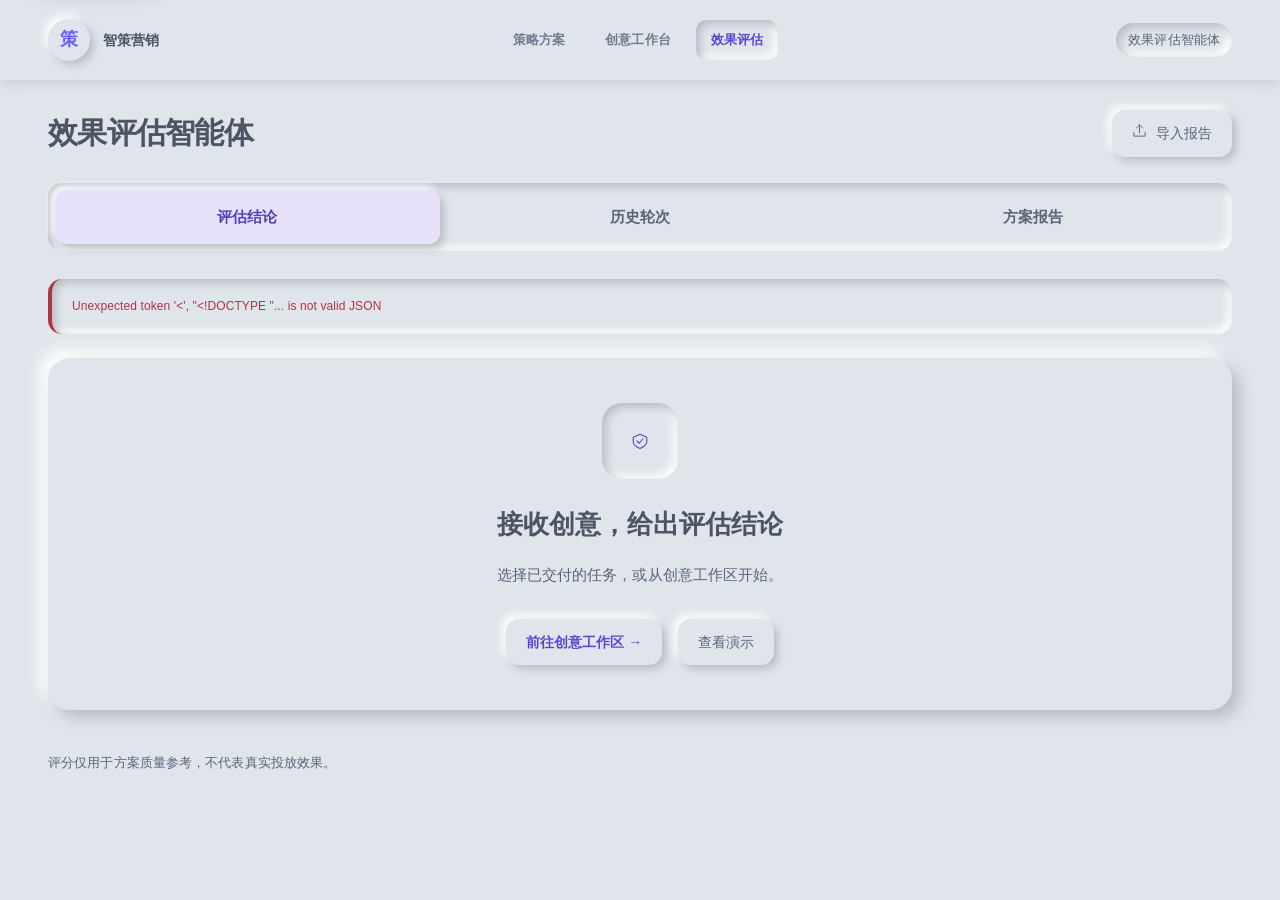
==== commit bb897252: "feat(evaluation): deliver real model review and A handoff" ====
--- a/web/evaluation/index.html
+++ b/web/evaluation/index.html
@@ -2,58 +2,49 @@
 <html lang="zh-CN">
 <head>
   <meta charset="utf-8"><meta name="viewport" content="width=device-width,initial-scale=1">
-  <meta name="theme-color" content="#e0e5ec"><title>智策 · 效果评估工作台</title>
-  <link rel="icon" href="./favicon.svg" type="image/svg+xml"><link rel="stylesheet" href="./style.css">
+  <meta name="theme-color" content="#e0e5ec"><title>智策 · 效果评估智能体</title>
+  <link rel="icon" href="./favicon.svg" type="image/svg+xml"><link rel="stylesheet" href="./style.css"><link rel="stylesheet" href="./shell.css">
 </head>
-<body>
+<body class="evaluation-clean">
   <a class="skip-link" href="#main">跳到评估内容</a>
-  <aside class="sidebar">
-    <a class="brand" href="/" aria-label="智策首页"><span class="brand-icon"><i></i><i></i><i></i></span><span>智策<span class="brand-en">ZHICE INTELLIGENCE</span></span></a>
-    <div class="workspace-label">营销智能协同平台 <span>01</span></div>
-    <nav aria-label="工作台导航">
-      <button class="nav-item active" data-view="workbench"><span data-icon="grid"></span>评估工作台<span class="nav-dot"></span></button>
-      <button class="nav-item" data-view="versions"><span data-icon="layers"></span>轮次与版本</button>
-      <button class="nav-item" data-view="events"><span data-icon="activity"></span>协同过程</button>
-      <button class="nav-item" data-view="report"><span data-icon="file"></span>结果报告</button>
-    </nav>
-    <div class="sidebar-section">工作空间</div>
-    <button class="nav-item" id="history-btn"><span data-icon="clock"></span>本地重放记录<span id="history-count" class="count">0</span></button>
-    <button class="nav-item" id="config-btn"><span data-icon="sliders"></span>配置快照</button>
-    <div class="sidebar-bottom">
-      <div class="mode-card"><span class="live-dot"></span><div>离线重放<span>预设评分 · 真实规则计算</span></div><span data-icon="shield"></span></div>
-      <button class="animation-toggle" id="motion-btn" aria-pressed="true"><span data-icon="sparkles"></span><span id="motion-label">粒子动效已开启</span><span class="toggle"><i></i></span></button>
-      <div class="profile"><div class="avatar">C</div><div>效果评估模块<span>评分 / 风险 / 反馈调度</span></div><span class="version-label">V1.0</span></div>
-    </div>
-  </aside>
+  <header class="agent-topbar"><a class="agent-brand" href="/" aria-label="智策营销首页"><span class="agent-brand-mark">策</span><span>智策营销</span></a><nav class="agent-topnav" aria-label="智能体流程导航"><a href="/workspace">策略方案</a><a href="/creative" id="nav-creative">创意工作台</a><button class="current" data-view="workbench">效果评估</button></nav><span class="agent-mode system-status">效果评估智能体</span></header>
   <div class="app-shell">
-    <header class="topbar"><div class="breadcrumb">智策营销 <span>/</span> <b>效果评估智能体</b></div><div class="topbar-right"><span class="system-status"><i></i>本地规则引擎</span><button class="icon-button" id="mobile-motion" aria-label="暂停粒子动效" aria-pressed="true"><span data-icon="sparkles"></span></button><button class="icon-button" id="help-btn" aria-label="使用说明"><span data-icon="help"></span></button><div class="top-avatar">C</div></div></header>
     <main id="main" tabindex="-1">
-      <div class="page-heading"><div><div class="eyebrow">EVALUATION INTELLIGENCE</div><h1 id="page-title">效果评估工作台<span class="title-dot">.</span></h1><p id="page-subtitle">从方案到决策，让每一步都有据可循。</p></div><div class="heading-actions"><button class="button secondary" id="import-btn"><span data-icon="upload"></span>导入记录</button><button class="button primary" id="run-btn"><span data-icon="play"></span><span>重放评估</span></button></div></div>
-      <div class="task-bar"><div class="task-name"><span class="task-glyph" data-icon="box"></span><div><label for="product-select">当前产品</label><select id="product-select" aria-label="选择产品样例"><option>正在载入…</option></select></div></div><div class="scenario-select"><label for="scenario-select">评估场景</label><select id="scenario-select" aria-label="选择评估场景"></select></div><div class="task-meta"><span id="task-id">—</span><span class="badge neutral">契约样例</span></div></div>
+      <div class="page-heading"><div><h1 id="page-title">效果评估智能体</h1><p id="page-subtitle" hidden></p></div><div class="heading-actions"><button class="button secondary" id="import-btn"><span data-icon="upload"></span>导入报告</button><button class="button primary" id="run-btn" hidden><span data-icon="play"></span><span>重放评估</span></button><button class="button primary" id="export-final-btn" hidden>导出完整方案</button><button class="button primary" id="delivery-a-btn" hidden>交回策略调整 <span aria-hidden="true">→</span></button></div></div>
+      <nav class="evaluation-tabs" aria-label="效果评估智能体导航"><button class="nav-item active" data-view="workbench">评估结论</button><button class="nav-item" data-view="versions">历史轮次</button><button class="nav-item" data-view="report">方案报告</button></nav>
+      <div class="task-bar" hidden><div class="task-name"><div><label for="product-select">产品</label><select id="product-select" aria-label="选择产品样例"></select></div></div><div class="scenario-select"><label for="scenario-select">演示场景</label><select id="scenario-select" aria-label="选择评估场景"></select></div><div class="task-meta"><span id="task-id" hidden></span><span class="badge neutral">演示</span></div></div>
       <div id="error-banner" class="error-banner" role="alert" hidden></div>
-      <section id="view-workbench" class="view">
-        <div class="overview-grid">
-          <section class="panel engine-panel"><div class="panel-heading"><div><span class="eyebrow">AGENT ORCHESTRATION</span><h2>协同评估引擎</h2></div><span id="engine-badge" class="badge cyan"><i></i>规则计算完成</span></div>
-            <div class="particle-stage" id="particle-stage"><canvas id="flow-canvas" aria-label="策略、创意与评估之间的粒子流动" role="img"></canvas><div class="flow-node strategy-node"><div class="node-icon" data-icon="compass"></div><b>营销策略</b><span>STRATEGY</span><small id="strategy-version">V1 · 已载入</small></div><div class="flow-node creative-node"><div class="node-icon" data-icon="pen"></div><b>广告创意</b><span>CREATIVE</span><small id="creative-version">V2 · 已载入</small></div><div class="flow-node evaluation-node"><div class="node-icon" data-icon="aperture"></div><b>效果评估</b><span>EVALUATION</span><small id="evaluation-version">V2 · 规则完成</small></div><div class="flow-caption"><span><i></i>结构化数据流</span><span id="flow-direction">反馈闭环 · 创意 → 评估</span></div></div>
-            <div class="engine-footer"><div><span class="micro-label">执行状态</span><b id="task-status">流程结束</b></div><div><span class="micro-label">有效评估</span><b id="round-counter">02 <em>/ 03</em></b></div><div><span class="micro-label">终止原因</span><b id="termination">达到通过条件</b></div><button class="text-link" data-view="events">查看过程 <span>↗</span></button></div>
-          </section>
-          <section class="panel score-panel"><div class="panel-heading"><div><span class="eyebrow">QUALITY SCORE</span><h2>综合质量评分</h2></div><button class="icon-button" id="score-help" aria-label="评分规则"><span data-icon="info"></span></button></div><div class="score-visual"><svg class="score-ring" viewBox="0 0 200 200" aria-hidden="true"><circle cx="100" cy="100" r="80" class="ring-track"/><circle cx="100" cy="100" r="80" class="ring-progress" id="ring-progress"/></svg><div class="score-value"><span id="total-score">—</span><small>/ 100</small><span id="assessment-badge" class="badge green">通过评估</span></div><span class="ring-small-label">五维等权平均</span></div><div class="score-bottom"><span id="score-delta" class="score-delta">载入评估结果</span><span id="pass-threshold">通过线 80.0</span></div><p class="scope-note">评分为方案质量参考，不代表真实投放效果。</p></section>
+      <section id="entry-panel" class="panel entry-panel" hidden>
+        <div class="entry-symbol" data-icon="shield" aria-hidden="true"></div><h2>接收创意，给出评估结论</h2><p>选择已交付的任务，或从创意工作区开始。</p><div id="entry-tasks"></div><div class="entry-actions"><a class="button primary" href="/creative">前往创意工作区 →</a><button class="button secondary" id="show-demo">查看演示</button></div>
+      </section>
+      <section id="processing-panel" class="panel processing-panel" hidden>
+        <div class="processing-heading"><div><span id="processing-product" class="processing-product"></span><h2 id="live-title">正在接收方案</h2><p id="live-status" role="status" aria-live="polite">正在打开本次交付。</p></div><div class="processing-mark" data-icon="shield" aria-hidden="true"></div></div>
+        <ol hidden class="review-stages" aria-label="评估进展"><li id="review-stage-0"><span>1</span>方案已接收</li><li id="review-stage-1"><span>2</span>评分与风险检查</li><li id="review-stage-2"><span>3</span>评估结论</li></ol>
+        <div hidden class="processing-preview"><div class="processing-preview-head"><h3>本次广告创意</h3><div id="preview-channels" class="preview-channels" role="group" aria-label="渠道"></div></div><div id="preview-tabs" class="segmented" role="group" aria-label="创意内容"><button data-preview="copy" class="active">广告文案</button><button data-preview="slogan">核心短句</button><button data-preview="poster_concept">海报文字</button><button data-preview="video_script">短视频脚本</button></div><div id="preview-content" class="preview-content"></div></div>
+        <div class="processing-actions"><a id="processing-back" class="text-link" href="/creative">返回创意工作区</a><button class="text-link" id="refresh-live">刷新状态</button></div>
+      </section>
+      <div id="live-task" hidden></div>
+      <section id="view-workbench" class="view" hidden>
+        <div id="history-notice" class="history-notice" hidden><span>正在查看历史轮次</span><button class="text-link" id="return-final">返回当前结论 →</button></div>
+        <div class="overview-grid result-overview">
+          <section class="panel conclusion-panel"><div id="particle-stage" class="conclusion-flow"><canvas id="flow-canvas" aria-hidden="true"></canvas></div><div class="conclusion-top"><span id="conclusion-product">当前方案</span><span class="badge neutral" id="conclusion-round">尚未评估</span></div><div class="conclusion-symbol" id="conclusion-symbol" aria-hidden="true">✓</div><h2 id="conclusion-title">等待评估结果</h2><p id="conclusion-body"></p><div class="conclusion-actions"><button class="button primary" id="revise-live" hidden>交回 B 修改创意 →</button><button class="button secondary" data-view="report">查看完整方案</button><a class="text-link" id="back-creative" href="/creative">返回创意工作区</a></div></section>
+          <section class="panel score-panel"><div class="panel-heading"><h2>综合评分</h2><button class="icon-button" id="score-help" aria-label="评分规则"><span data-icon="info"></span></button></div><div class="score-visual"><svg class="score-ring" viewBox="0 0 200 200" aria-hidden="true"><circle cx="100" cy="100" r="80" class="ring-track"/><circle cx="100" cy="100" r="80" class="ring-progress" id="ring-progress"/></svg><div class="score-value"><span id="total-score">—</span><small>/ 100</small><span id="assessment-badge" class="badge neutral">尚未评估</span></div></div><div class="score-bottom"><span id="score-delta"></span><span id="pass-threshold">通过线 80</span></div></section>
         </div>
         <div class="details-grid">
-          <section class="panel dimensions-panel"><div class="panel-heading"><div><h2>五维质量画像</h2><p>每一分，都能追溯到方案内容</p></div><span class="small-label">权重各 20%</span></div><div id="dimensions"></div><div class="dimension-note"><span data-icon="cursor"></span>点击维度，查看评分依据与对应内容</div></section>
-          <section class="panel risks-panel"><div class="panel-heading"><div><h2>风险与约束</h2><p>独立于质量评分的风险检查</p></div><span id="risk-count" class="risk-number">00</span></div><div class="risk-filter" role="group" aria-label="风险等级筛选"><button data-filter="all" class="active">全部</button><button data-filter="high">严重 <span id="high-count">0</span></button><button data-filter="medium">中等</button><button data-filter="low">低</button></div><div id="risks"></div><div class="risk-footer"><span data-icon="shield"></span><span>严重风险具有通过否决作用</span></div></section>
-          <section class="panel feedback-panel"><div class="panel-heading"><div><h2>下一步行动</h2><p>由系统规则确定反馈方向</p></div><span data-icon="arrow-up-right" class="muted-icon"></span></div><div id="feedback"></div></section>
+          <section class="panel dimensions-panel"><div class="panel-heading"><h2>五维评分</h2></div><div id="dimensions"></div></section>
+          <section class="panel risks-panel"><div class="panel-heading"><h2>风险检查</h2><span id="risk-count" class="risk-number">—</span></div><div class="risk-filter" role="group" aria-label="风险等级筛选"><button data-filter="all" class="active">全部 <span id="all-count">0</span></button><button data-filter="high">严重 <span id="high-count">0</span></button><button data-filter="medium">中等 <span id="medium-count">0</span></button><button data-filter="low">轻微 <span id="low-count">0</span></button></div><div id="risks"></div></section>
+          <section class="panel feedback-panel"><div class="panel-heading"><h2 id="feedback-heading">修改建议</h2></div><div id="feedback"></div></section>
         </div>
-        <section class="panel context-panel"><div class="panel-heading"><div><h2>方案与评估依据</h2><p>原始需求、策略与创意保持完整关联</p></div><div class="segmented" role="group" aria-label="内容切换"><button data-context="requirements" class="active">原始需求</button><button data-context="strategy">营销策略</button><button data-context="creative">广告创意</button></div></div><div id="context-content"></div></section>
+        <details class="panel context-panel" id="source-details"><summary>查看方案与评估依据</summary><div class="segmented" role="group" aria-label="内容切换"><button data-context="requirements" class="active">原始需求</button><button data-context="strategy">营销策略</button><button data-context="creative">广告创意</button></div><div id="context-content"></div></details>
       </section>
-      <section id="view-versions" class="view" hidden></section>
-      <section id="view-events" class="view" hidden></section>
-      <section id="view-report" class="view" hidden></section>
-      <footer class="page-footer"><span>ZHICE · EFFECT EVALUATION <i></i> 契约样例 / 离线规则重放</span><span>策略、创意生成与全站历史服务待集成</span></footer>
+      <section id="view-versions" class="view" hidden></section><section id="view-report" class="view" hidden></section><section id="view-events" class="view" hidden></section>
+      <footer class="page-footer">评分仅用于方案质量参考，不代表真实投放效果。</footer>
     </main>
   </div>
   <div id="toast" class="toast" role="status" aria-live="polite" hidden></div>
-  <dialog id="detail-dialog" aria-labelledby="dialog-title"><div class="dialog-header"><div><span class="eyebrow" id="dialog-eyebrow">EVALUATION DETAIL</span><h2 id="dialog-title">详情</h2></div><button id="dialog-close" class="icon-button" aria-label="关闭详情"><span data-icon="x"></span></button></div><div id="dialog-content"></div></dialog>
+  <dialog id="detail-dialog" aria-labelledby="dialog-title"><div class="dialog-header"><h2 id="dialog-title">详情</h2><button id="dialog-close" class="icon-button" aria-label="关闭详情"><span data-icon="x"></span></button></div><div id="dialog-content"></div></dialog>
+  <dialog id="delivery-dialog" class="delivery-dialog" aria-labelledby="delivery-heading"><div class="dialog-header"><h2 id="delivery-heading">导出策略修改文档</h2><button id="close-delivery" class="icon-button" aria-label="关闭交付">×</button></div><div class="delivery-bridge"><div><span>效果评估智能体</span><strong id="delivery-from">评估已完成</strong></div><b aria-hidden="true">→</b><div><span>A · 营销策略</span><strong>调整营销策略</strong></div></div><p id="delivery-description" class="delivery-description">请先调整以下策略问题，再更新广告创意。</p><div id="delivery-summary"></div><p id="delivery-note" role="alert" hidden></p><div class="delivery-actions"><button id="cancel-delivery" class="button secondary">返回评估</button><button id="confirm-delivery" class="button primary">下载 Word 文档 →</button></div></dialog>
   <input type="file" id="file-input" accept="application/json,.json" hidden>
+  <div hidden><span class="mode-card"></span><span id="dialog-eyebrow"></span><button id="history-btn">本地记录<span id="history-count">0</span></button><button id="config-btn">配置</button><button id="help-btn">说明</button><button id="strategy-feedback">策略反馈</button><div class="engine-panel"><span id="engine-badge"></span><span id="strategy-version"></span><span id="creative-version"></span><span id="evaluation-version"></span><span id="task-status"></span><span id="round-counter"></span><span id="termination"></span><span id="flow-direction"></span></div></div>
   <script type="module" src="./app.js"></script>
 </body></html>
--- a/web/evaluation/style.css
+++ b/web/evaluation/style.css
@@ -58,13 +58,6 @@
 .mode-card>span:last-child { margin-left: auto; color: var(--cyan); }
 .mode-card svg { width: 14px; }
 .live-dot, .system-status i { width: 5px; height: 5px; background: var(--cyan); border-radius: 50%; display: inline-block; flex-shrink: 0; }
-.animation-toggle { display: flex; align-items: center; gap: 8px; color: var(--muted); font-size: 10px; padding: 20px 5px; width: 100%; }
-.animation-toggle svg { width: 13px; }
-.toggle { width: 31px; height: 18px; background: var(--surface); box-shadow: var(--pressed); border-radius: 20px; margin-left: auto; position: relative; }
-.toggle i { width: 12px; height: 12px; position: absolute; right: 3px; top: 3px; border-radius: 50%; background: var(--surface); box-shadow: 2px 2px 3px #b8bcc2, -2px -2px 3px #ffffff; transition: right .3s ease-in-out; }
-.toggle i:after { content: ""; display: block; width: 4px; height: 4px; border-radius: 50%; background: var(--accent); position: absolute; top: 4px; left: 4px; }
-.animation-toggle[aria-pressed=false] .toggle i { right: 16px; }
-.animation-toggle[aria-pressed=false] .toggle i:after { background: var(--muted); }
 .profile { display: flex; align-items: center; gap: 10px; padding: 20px 0 23px; font-size: 11px; }
 .avatar, .top-avatar { display: grid; place-items: center; font: 15px var(--number); background: var(--surface); color: var(--accent-ink); box-shadow: var(--raised-small); }
 .avatar { width: 30px; height: 32px; border-radius: 10px; }
@@ -172,9 +165,9 @@
 .dimension-note svg { width: 12px; }
 .risk-number { font: 27px/.95 var(--number); color: var(--cyan); margin-top: 5px; }
 .risk-filter { display: flex; gap: 6px; margin: 18px 23px 13px; padding: 4px; border-radius: 11px; box-shadow: var(--pressed); }
-.risk-filter button { font-size: 10px; color: var(--muted); padding: 5px 8px; border-radius: 8px; }
+.risk-filter button { font-size: 13px; color: var(--muted); padding: 7px 9px; border-radius: 8px; white-space: nowrap; }
 .risk-filter button.active { background: var(--surface); color: var(--accent-ink); box-shadow: var(--raised-small); }
-.risk-filter span { font: 9px var(--number); padding-left: 2px; }
+.risk-filter span { font: 12px var(--number); padding-left: 2px; }
 .risk-filter button:hover { color: var(--accent-ink); }
 #risks { padding: 0 23px; max-height: 168px; overflow: auto; }
 .risk-empty { text-align: center; padding: 12px 0 14px; }
@@ -707,16 +700,6 @@
 
 }
 
-#mobile-motion {
-  display:none
-}
-@media(max-width:1000px) {
-  #mobile-motion {
-  display:grid
-}
-
-}
-
 @media(prefers-reduced-motion:reduce) {
   *,*:before,*:after {
   animation:none!important;
@@ -748,3 +731,107 @@
   .context-grid { padding: 0 20px 20px; }
   .event-content { padding: 12px; }
 }
+/* Real task controls share the existing quiet, tactile surface system. */
+.live-task{padding:24px 28px;margin:0 0 24px;display:flex;gap:24px;align-items:center;justify-content:space-between;border-left:4px solid #417e8c}
+.live-task[hidden]{display:none}.live-task h2{margin:7px 0}.live-task p{font-size:13px;line-height:1.7;white-space:pre-wrap}
+.live-actions{display:flex;flex-wrap:wrap;gap:10px;justify-content:flex-end}.live-actions a{text-decoration:none;display:inline-flex;align-items:center}
+.context-block pre{white-space:pre-wrap;overflow-wrap:anywhere;font:inherit;line-height:1.8}
+@media(max-width:900px){.live-task{align-items:flex-start;flex-direction:column}.live-actions{justify-content:flex-start}}
+
+/* C workspace: one conclusion, one score, details on demand. */
+.evaluation-clean{font-size:15px;line-height:1.75}
+.evaluation-clean .sidebar{width:204px;padding:32px 20px 24px}
+.evaluation-clean .app-shell{margin-left:204px}
+.evaluation-clean .brand{font-size:28px;padding-bottom:44px}
+.evaluation-clean .nav-item{font-size:15px;height:52px;margin-bottom:14px}
+.evaluation-clean .breadcrumb{font-size:14px}
+.evaluation-clean .system-status{font-size:13px;padding:6px 12px;border-radius:20px;box-shadow:var(--pressed)}
+.evaluation-clean .page-heading{margin-bottom:28px}
+.evaluation-clean h1{font-size:32px;letter-spacing:0}
+.evaluation-clean h2{font-size:19px;letter-spacing:0}
+.evaluation-clean .button{font-size:14px;min-height:46px;padding:11px 20px}
+.evaluation-clean .button:disabled{cursor:default}
+.evaluation-clean .badge{font-size:13px;padding:5px 11px}
+.evaluation-clean .result-overview{grid-template-columns:minmax(0,1.65fr) minmax(280px,1fr);gap:26px}
+.conclusion-panel{position:relative;padding:30px 32px;min-height:322px;display:flex;flex-direction:column;isolation:isolate}
+.conclusion-top{display:flex;align-items:center;justify-content:space-between;gap:14px;font-size:17px;font-weight:600}
+.conclusion-symbol{display:grid;place-items:center;width:52px;height:52px;border-radius:17px;box-shadow:var(--pressed);font:32px var(--number);color:var(--green);margin:23px 0 12px}
+.conclusion-symbol.red{color:var(--red)}.conclusion-symbol.amber{color:var(--amber)}.conclusion-symbol.cyan{color:var(--cyan)}
+.evaluation-clean .conclusion-panel h2{font-size:29px;line-height:1.4}
+.conclusion-panel>p{font-size:15px;line-height:1.9;color:var(--muted);margin-top:13px;max-width:560px}
+.conclusion-actions{display:flex;align-items:center;gap:20px;flex-wrap:wrap;margin-top:auto;padding-top:24px}
+.conclusion-actions .text-link{font-size:14px}
+.conclusion-flow{position:absolute;inset:70px 0 0;z-index:-1;opacity:.18;pointer-events:none}
+.conclusion-flow canvas{width:100%;height:100%;position:absolute;inset:0}
+.evaluation-clean .score-panel .panel-heading{padding:25px 25px 0}
+.evaluation-clean .score-visual{height:245px}
+.evaluation-clean .score-ring,.evaluation-clean .score-visual:before{height:208px;width:208px}
+.evaluation-clean .score-value{top:calc(50% - 70px);height:140px;width:140px}
+.evaluation-clean .score-value>span:first-child{font-size:46px}
+.evaluation-clean .score-value .badge{font-size:13px}
+.evaluation-clean .score-bottom{font-size:13px;padding:0 24px 23px}
+.evaluation-clean .details-grid{grid-template-columns:1.05fr 1fr 1fr;gap:24px;align-items:start}
+.evaluation-clean .panel-heading{padding:25px 24px 15px}
+.evaluation-clean .dimension-row{font-size:14px;padding:15px 0;grid-template-columns:88px 1fr 32px}
+.evaluation-clean #dimensions{padding:0 24px 20px}
+.evaluation-clean .bar-value{font-size:18px}
+.evaluation-clean .risk-filter{font-size:13px;margin:0 22px 12px;gap:10px}
+.evaluation-clean .risk-entry{padding:17px 0}.evaluation-clean .risk-entry p{font-size:14px;line-height:1.8;display:-webkit-box;-webkit-line-clamp:3;-webkit-box-orient:vertical;overflow:hidden}
+.evaluation-clean .risk-empty{min-height:175px;padding:25px 20px;font-size:14px}
+.evaluation-clean .risk-empty b{font-size:14px}
+.evaluation-clean .feedback-scroll{padding:0 24px 20px;max-height:355px}
+.evaluation-clean .feedback-item{padding:14px 0}.evaluation-clean .feedback-item button{font-size:14px;line-height:1.8;margin:10px 0;display:-webkit-box;-webkit-line-clamp:3;-webkit-box-orient:vertical;overflow:hidden}
+.evaluation-clean .feedback-item p{font-size:14px;line-height:1.8;display:-webkit-box;-webkit-line-clamp:3;-webkit-box-orient:vertical;overflow:hidden}
+.feedback-empty{padding:45px 24px 60px;color:var(--muted);text-align:center}
+.evaluation-clean .context-panel>summary{font-size:16px;font-weight:600;cursor:pointer;padding:24px 28px}
+.evaluation-clean .context-panel>.segmented{margin:0 28px 25px;width:max-content;max-width:calc(100% - 56px)}
+.evaluation-clean .segmented button{font-size:14px;padding:10px 15px}
+.evaluation-clean .context-block{font-size:14px}.evaluation-clean .context-block p,.evaluation-clean .context-block h3{font-size:14px;line-height:1.9}
+.evaluation-clean .ref-row{display:none}.evaluation-clean .small-label{font-size:13px}
+.evaluation-clean .page-footer{display:block;font-size:13px;margin-top:28px;padding:14px 0;color:var(--muted)}
+.evaluation-clean .view-lead{padding:26px 28px}.evaluation-clean .view-lead h2{font-size:21px}
+.evaluation-clean th,.evaluation-clean td{font-size:14px;padding:19px 24px}
+.evaluation-clean .table-action{font-size:14px}
+.module-mark{display:flex;gap:12px;align-items:center;color:var(--accent-ink);font:24px var(--number);padding:22px 8px}
+.module-mark span{font:14px var(--font);color:var(--text)}
+.evaluation-clean .live-task{border-left:0;gap:20px;padding:28px 30px;margin-bottom:25px}
+.evaluation-clean .live-task p{font-size:15px}.evaluation-clean .live-task .button{margin-left:auto}
+.loading-orbit{height:40px;width:40px;border:3px solid var(--surface2);border-top-color:var(--accent);border-radius:50%;flex:0 0 auto;animation:c-spin 1s linear infinite}
+@keyframes c-spin{to{transform:rotate(360deg)}}
+.processing-panel{padding:32px;margin-bottom:28px}
+.processing-heading{display:flex;justify-content:space-between;align-items:center;gap:24px}
+.processing-product{font-size:16px;color:var(--accent-ink);font-weight:600}
+.evaluation-clean .processing-heading h2{font-size:27px;line-height:1.4;margin:12px 0}
+.processing-heading p{font-size:15px;color:var(--muted);max-width:650px}
+.processing-mark{display:grid;place-items:center;flex:0 0 70px;height:70px;border-radius:23px;box-shadow:var(--raised);font:34px var(--number);color:var(--accent-ink)}
+.review-stages{list-style:none;display:grid;grid-template-columns:repeat(3,minmax(0,1fr));gap:16px;margin:30px 0;padding:0}
+.review-stages li{display:flex;gap:12px;align-items:center;border-radius:15px;padding:16px;box-shadow:var(--pressed);font-size:15px;color:var(--muted)}
+.review-stages li>span{display:grid;place-items:center;width:30px;height:30px;flex:0 0 30px;border-radius:50%;font:16px var(--number);box-shadow:var(--raised-small)}
+.review-stages .done{color:var(--green)}.review-stages .active{color:var(--accent-ink)}.review-stages .active>span{background:var(--accent);color:white}
+.processing-preview{box-shadow:var(--pressed);border-radius:18px;padding:25px}
+.processing-preview-head{display:flex;justify-content:space-between;align-items:center;gap:20px;margin-bottom:20px}
+.processing-preview h3{font-size:18px}.preview-channels{display:flex;flex-wrap:wrap;gap:10px}
+.preview-channels button{font-size:14px;padding:9px 15px;border-radius:12px;color:var(--muted)}.preview-channels button.active{box-shadow:var(--raised-small);color:var(--accent-ink)}
+.preview-content{white-space:pre-wrap;overflow-wrap:anywhere;font-size:16px;line-height:2;min-height:210px;padding:24px 0 5px}
+.processing-actions{display:flex;align-items:center;justify-content:space-between;gap:20px;padding-top:25px}.processing-actions .text-link{font-size:14px}
+.processing-panel[data-tone=red] .processing-mark{color:var(--red)}
+.delivery-description{margin:0 28px 22px;font-size:16px;line-height:1.9;color:var(--muted)}
+.strategy-change{box-shadow:var(--pressed);border-radius:16px;padding:20px 22px;margin-bottom:18px}.strategy-change strong{font-size:16px;line-height:1.8}.strategy-change p{font-size:15px;color:var(--muted);line-height:1.9;margin-top:12px}
+@media(max-width:680px){.processing-panel{padding:24px 20px}.processing-mark{flex-basis:48px;height:48px;font-size:26px}.evaluation-clean .processing-heading h2{font-size:23px}.review-stages{gap:8px}.review-stages li{display:block;padding:12px 8px;font-size:13px;text-align:center}.review-stages li>span{margin:0 auto 10px}.processing-preview{padding:20px 16px}.processing-preview-head{display:block}.preview-channels{margin-top:16px}.processing-preview .segmented{display:flex;flex-wrap:wrap;gap:4px}.evaluation-clean .processing-preview .segmented button{font-size:13px;padding:8px}.preview-content{font-size:15px}.strategy-change{padding:18px}.processing-actions{flex-wrap:wrap}}
+.history-notice{display:flex;align-items:center;justify-content:space-between;margin-bottom:20px;padding:12px 16px;border-radius:12px;box-shadow:var(--pressed);font-size:14px}
+.entry-panel{text-align:center;padding:45px 32px}.entry-symbol{font:36px var(--number);color:var(--accent-ink);box-shadow:var(--pressed);border-radius:20px;width:76px;height:76px;display:grid;place-items:center;margin:0 auto 23px}
+.evaluation-clean .entry-panel h2{font-size:26px}.entry-panel>p{font-size:15px;margin:15px 0 25px;color:var(--muted)}
+.entry-actions{display:flex;justify-content:center;gap:16px;flex-wrap:wrap;margin-top:30px}.entry-task{display:flex;align-items:center;justify-content:space-between;gap:20px;text-align:left;padding:18px 22px;border-radius:14px;box-shadow:var(--pressed);max-width:720px;margin:16px auto;font-size:15px}.entry-task>span{color:var(--accent-ink);white-space:nowrap}
+.evaluation-clean .report-summary{padding:0 28px 24px;gap:30px}.evaluation-clean .report-summary>p{font-size:15px;max-width:600px}
+.report-folds{padding:0 28px 24px}.report-folds>details{border-top:1px solid #b8bcc266;padding:19px 0}.report-folds summary{font-size:16px;font-weight:600;cursor:pointer}.report-folds p{font-size:14px;line-height:1.9;margin-top:14px}.report-dimension{padding:16px 0}.report-dimension strong{font-size:15px}.report-folds .context-grid{padding:24px 0 0}
+.evaluation-clean dialog{font-size:15px;max-width:760px;width:calc(100% - 40px)}.evaluation-clean .dialog-header h2{font-size:22px}.evaluation-clean .dialog-copy{font-size:15px;line-height:1.9}.evaluation-clean .dialog-copy h3{font-size:16px}
+.delivery-dialog{--delivery-inset:32px;padding:0;border:0;border-radius:24px;background:var(--surface);color:var(--text);box-shadow:var(--raised);max-height:calc(100dvh - 48px);overflow:auto}
+.delivery-dialog>.dialog-header{padding:28px var(--delivery-inset) 24px;margin:0;align-items:flex-start}.delivery-dialog .dialog-header h2{margin:0;line-height:1.45;padding-right:8px}.delivery-dialog #close-delivery{flex:0 0 40px;width:40px;height:40px}
+.delivery-bridge{display:flex;align-items:center;justify-content:space-between;gap:22px;padding:4px var(--delivery-inset) 26px}.delivery-bridge>div{display:grid;gap:10px}.delivery-bridge>div:last-child{text-align:right}.delivery-bridge span{font-size:14px;color:var(--muted)}.delivery-bridge strong{font-size:18px}.delivery-bridge>b{font-size:32px;color:var(--accent-ink)}
+.delivery-dialog .delivery-description{margin:0 var(--delivery-inset) 24px}
+#delivery-summary{padding:0 var(--delivery-inset)}.delivery-check{display:flex;align-items:center;justify-content:space-between;padding:15px 20px;box-shadow:var(--pressed);border-radius:14px;margin-bottom:12px;gap:20px}.delivery-check strong{font-size:14px}.delivery-check p{font-size:15px;margin-top:5px}.delivery-check>span{color:var(--green);font-size:24px}
+#delivery-note{font-size:14px;line-height:1.8;margin:20px var(--delivery-inset);color:var(--muted)}.delivery-actions{display:flex;justify-content:flex-end;gap:14px;padding:6px var(--delivery-inset) 30px}
+@media(max-width:680px){.delivery-dialog{--delivery-inset:24px}.delivery-dialog>.dialog-header{padding-top:24px;padding-bottom:20px}.delivery-dialog .strategy-change{padding:20px}.delivery-dialog .delivery-actions{padding-bottom:24px}}
+@media(max-width:1150px){.evaluation-clean .details-grid{grid-template-columns:1fr 1fr}.evaluation-clean .dimensions-panel{grid-column:1/-1}.evaluation-clean #dimensions{display:grid;grid-template-columns:1fr 1fr;gap:0 30px}.evaluation-clean .dimension-row{grid-template-columns:88px 1fr 32px}}
+@media(max-width:1000px){.evaluation-clean .sidebar{position:static;width:auto;padding:20px;display:block;box-shadow:none}.evaluation-clean .sidebar .brand,.evaluation-clean .sidebar-bottom{display:none}.evaluation-clean .sidebar nav{display:flex;gap:12px}.evaluation-clean .nav-item{margin:0;justify-content:center}.evaluation-clean .nav-item .nav-dot{display:none}.evaluation-clean .app-shell{margin-left:0}.evaluation-clean main{padding:20px}.evaluation-clean .topbar{height:54px;padding:0 20px}.evaluation-clean .system-status{display:inline-flex}.evaluation-clean .result-overview{grid-template-columns:minmax(0,1.6fr) minmax(240px,1fr)}}
+@media(max-width:680px){.evaluation-clean .result-overview,.evaluation-clean .details-grid{grid-template-columns:1fr}.evaluation-clean .dimensions-panel{grid-column:auto}.evaluation-clean #dimensions{display:block}.evaluation-clean .conclusion-panel{padding:25px;min-height:320px}.evaluation-clean .conclusion-panel h2{font-size:26px}.evaluation-clean .page-heading{align-items:flex-start;gap:18px;flex-wrap:wrap}.evaluation-clean h1{font-size:28px}.evaluation-clean .heading-actions{gap:10px;flex-wrap:wrap}.evaluation-clean .nav-item{font-size:14px;padding:0 8px;gap:8px}.evaluation-clean .score-visual{height:245px}.evaluation-clean .score-value>span:first-child{font-size:46px}.evaluation-clean .score-value .badge{font-size:13px}.evaluation-clean .context-panel>.segmented{margin-left:20px;max-width:calc(100% - 40px)}.evaluation-clean .segmented button{font-size:13px;padding:9px}.entry-task{padding:16px;align-items:flex-start}.entry-task>span{font-size:13px}.evaluation-clean .view-lead{flex-direction:column;align-items:flex-start;gap:20px}.delivery-bridge{gap:12px}.delivery-bridge strong{font-size:16px}.delivery-actions{flex-wrap:wrap}.delivery-actions .button{flex:1}.evaluation-clean .report-summary{display:flex;flex-wrap:wrap}.evaluation-clean .live-task{flex-direction:row;align-items:center;flex-wrap:wrap}.evaluation-clean .live-task .button{margin-left:0}}
--- a/web/evaluation/shell.css
+++ b/web/evaluation/shell.css
@@ -0,0 +1,12 @@
+/* Match the creative workspace's header, 1184px shell and horizontal tabs. */
+.evaluation-clean{--text:#4b5563;--font:Arial,"Microsoft YaHei","微软雅黑",sans-serif}
+.agent-topbar{position:sticky;top:0;z-index:40;min-height:80px;padding:0 max(28px,calc((100vw - 1184px)/2));display:flex;align-items:center;justify-content:space-between;gap:24px;background:var(--surface);box-shadow:0 4px 12px #b8bcc280}
+.agent-brand{display:flex;align-items:center;gap:13px;font-size:14px;font-weight:750;white-space:nowrap}
+.agent-brand-mark{width:42px;height:42px;display:grid;place-items:center;border-radius:50%;color:var(--accent);box-shadow:var(--raised-small);font-size:18px;font-weight:800}
+.agent-topnav{display:flex;align-items:center;gap:10px}.agent-topnav a,.agent-topnav button{padding:9px 15px;border-radius:10px;color:#707d8d;font-size:13px;font-weight:650;white-space:nowrap}.agent-topnav .current{color:var(--accent-ink);box-shadow:var(--pressed)}.agent-topnav a:hover{color:var(--accent-ink)}
+.agent-mode{padding:10px 15px;border-radius:12px;color:#596575;box-shadow:var(--pressed);font-size:11px;white-space:nowrap}
+.evaluation-clean .app-shell{margin:0}.evaluation-clean main{width:min(1184px,calc(100% - 72px));margin:auto;padding:30px 0 74px}.evaluation-clean .page-heading{margin:0 0 26px;align-items:center}.evaluation-clean .page-heading h1{font-size:30px;line-height:1.35;letter-spacing:-.025em;color:#4b5563}
+.evaluation-tabs{display:flex;gap:8px;padding:7px;margin-bottom:28px;border-radius:14px;box-shadow:var(--pressed)}.evaluation-clean .evaluation-tabs .nav-item{display:block;text-align:center;flex:1;margin:0;width:auto;padding:14px 10px;height:auto;border-radius:11px;font-size:15px;font-weight:700}.evaluation-tabs .nav-item.active{background:#e7e2f9;color:#5140bb;box-shadow:var(--raised-small)}
+.evaluation-clean .result-overview{grid-template-columns:minmax(0,1.7fr) minmax(260px,1fr)}.evaluation-clean .details-grid{grid-template-columns:repeat(3,minmax(0,1fr))}.evaluation-clean .details-grid>section{min-width:0}.evaluation-clean .risk-filter{flex-wrap:wrap}.evaluation-clean .risk-filter button{flex:1;padding:8px 5px}.evaluation-clean .feedback-scroll{max-height:320px}.skip-link{left:24px}
+@media(max-width:980px){.evaluation-clean .details-grid{grid-template-columns:1fr 1fr}.evaluation-clean .feedback-panel{grid-column:1/-1}}
+@media(max-width:720px){.agent-topbar{padding:14px;min-height:80px;flex-wrap:wrap;gap:14px}.agent-topnav{order:3;width:100%;justify-content:center;gap:5px}.agent-topnav a,.agent-topnav button{padding:9px 12px}.agent-mode{font-size:10px}.evaluation-clean main{width:calc(100% - 28px);padding-top:24px}.evaluation-clean .page-heading{align-items:flex-start;gap:18px;flex-direction:column}.evaluation-clean .page-heading h1{font-size:26px}.evaluation-clean .heading-actions{width:100%;flex-wrap:wrap;justify-content:flex-start}.evaluation-clean .result-overview,.evaluation-clean .details-grid{grid-template-columns:1fr}.evaluation-clean .feedback-panel{grid-column:auto}.evaluation-tabs{gap:5px}.evaluation-clean .evaluation-tabs .nav-item{font-size:14px}.evaluation-clean .conclusion-panel{min-height:300px}}
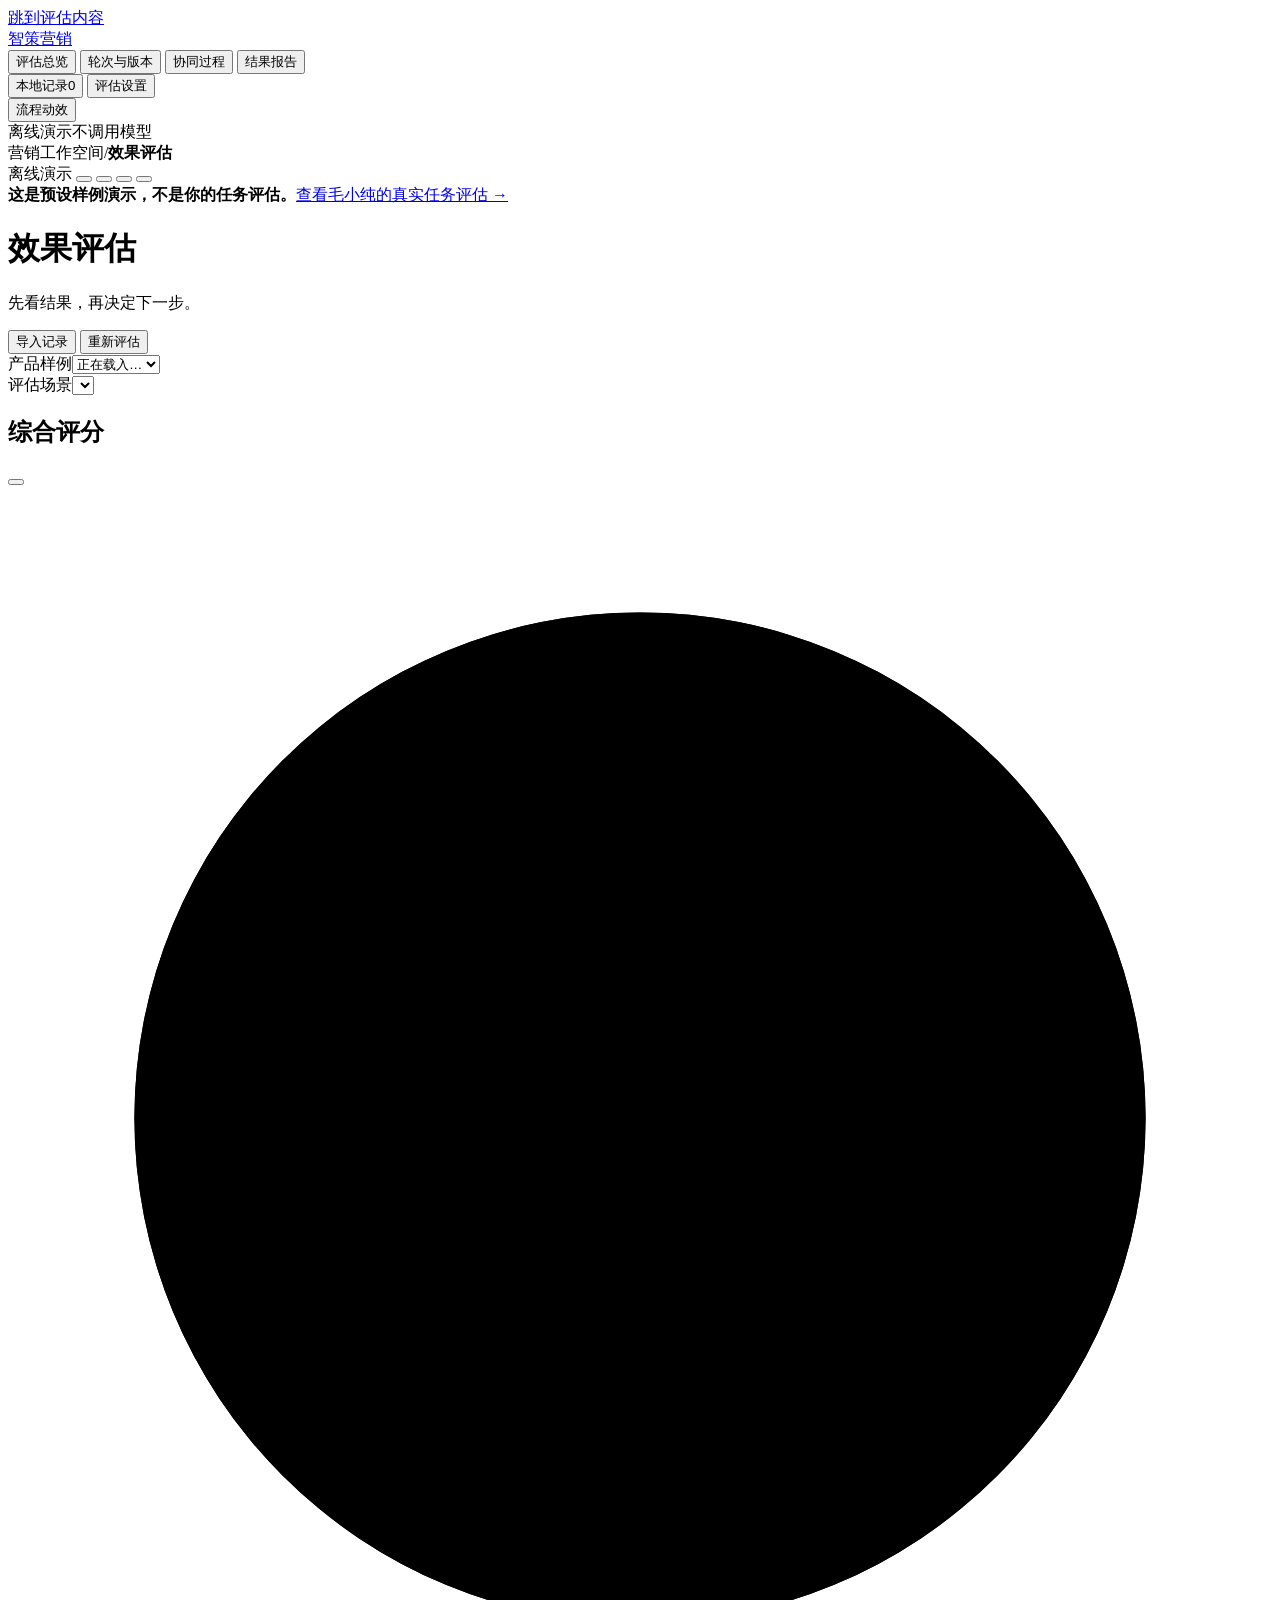
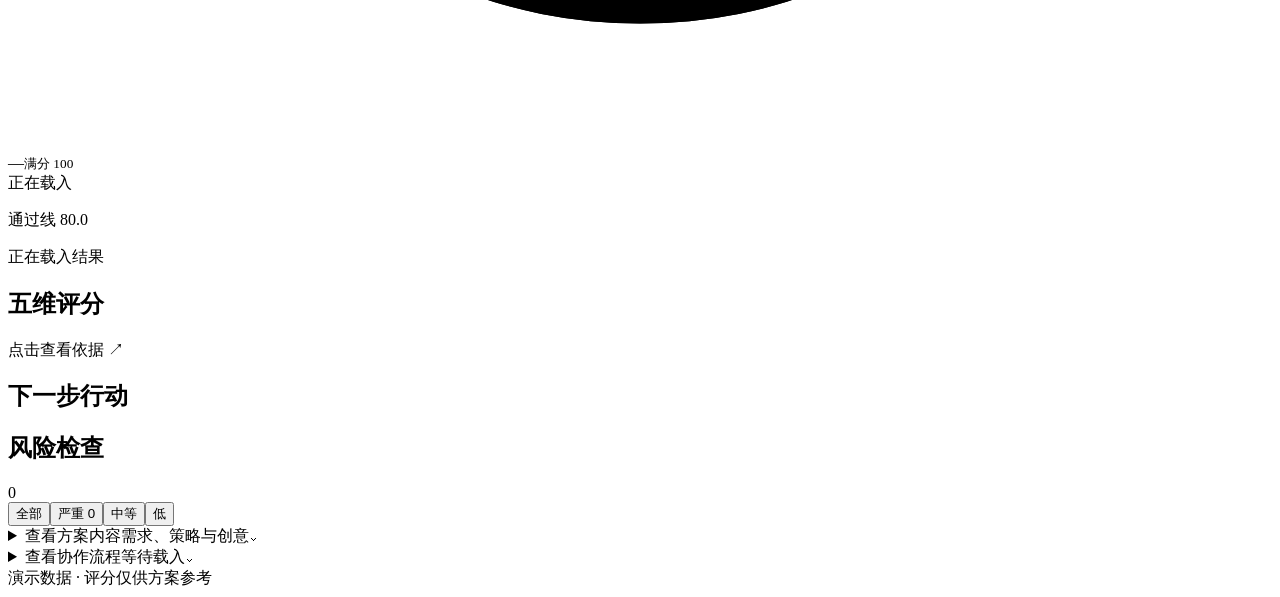
==== commit 331d9f38: "feat: integrate collaborative campaign workspace and Seedream poster workflow" ====
--- a/web/evaluation/index.html
+++ b/web/evaluation/index.html
@@ -1,50 +1,104 @@
 <!doctype html>
 <html lang="zh-CN">
 <head>
-  <meta charset="utf-8"><meta name="viewport" content="width=device-width,initial-scale=1">
-  <meta name="theme-color" content="#e0e5ec"><title>智策 · 效果评估智能体</title>
-  <link rel="icon" href="./favicon.svg" type="image/svg+xml"><link rel="stylesheet" href="./style.css"><link rel="stylesheet" href="./shell.css">
+  <meta charset="utf-8">
+  <meta name="viewport" content="width=device-width,initial-scale=1">
+  <meta name="theme-color" content="#05060a">
+  <meta name="description" content="查看营销方案的评分、风险与优化建议。">
+  <title>智策营销 · 效果评估</title>
+  <link rel="icon" href="/evaluation/favicon.svg" type="image/svg+xml">
+  <link rel="stylesheet" href="/evaluation/style.css">
 </head>
-<body class="evaluation-clean">
+<body>
   <a class="skip-link" href="#main">跳到评估内容</a>
-  <header class="agent-topbar"><a class="agent-brand" href="/" aria-label="智策营销首页"><span class="agent-brand-mark">策</span><span>智策营销</span></a><nav class="agent-topnav" aria-label="智能体流程导航"><a href="/workspace">策略方案</a><a href="/creative" id="nav-creative">创意工作台</a><button class="current" data-view="workbench">效果评估</button></nav><span class="agent-mode system-status">效果评估智能体</span></header>
+  <aside class="sidebar">
+    <a class="brand" href="/" aria-label="智策营销首页"><span class="brand-icon" aria-hidden="true"><i></i><i></i><i></i></span><span>智策营销</span></a>
+    <nav aria-label="工作台导航">
+      <button class="nav-item active" data-view="workbench" aria-label="评估总览" title="评估总览" aria-current="page"><span data-icon="grid"></span><span>评估总览</span></button>
+      <button class="nav-item" data-view="versions" aria-label="轮次与版本" title="轮次与版本"><span data-icon="layers"></span><span>轮次与版本</span></button>
+      <button class="nav-item" data-view="events" aria-label="协同过程" title="协同过程"><span data-icon="activity"></span><span>协同过程</span></button>
+      <button class="nav-item" data-view="report" aria-label="结果报告" title="结果报告"><span data-icon="file"></span><span>结果报告</span></button>
+    </nav>
+    <div class="workspace-tools">
+      <button class="nav-item" id="history-btn"><span data-icon="clock"></span><span>本地记录</span><span id="history-count" class="count">0</span></button>
+      <button class="nav-item" id="config-btn"><span data-icon="sliders"></span><span>评估设置</span></button>
+    </div>
+    <div class="sidebar-bottom">
+      <button class="animation-toggle" id="motion-btn" aria-pressed="true"><span data-icon="sparkles"></span><span id="motion-label">流程动效</span><span class="toggle"><i></i></span></button>
+      <div class="mode-card"><span class="live-dot"></span>离线演示<span>不调用模型</span></div>
+    </div>
+  </aside>
   <div class="app-shell">
+    <header class="topbar">
+      <div class="breadcrumb">营销工作空间<span>/</span><b>效果评估</b></div>
+      <div class="topbar-right">
+        <span class="system-status"><i></i>离线演示</span>
+        <button class="icon-button quick-tool" data-action="history" aria-label="本地记录" title="本地记录"><span data-icon="clock"></span></button>
+        <button class="icon-button quick-tool" data-action="config" aria-label="评估设置" title="评估设置"><span data-icon="sliders"></span></button>
+        <button class="icon-button" id="mobile-motion" aria-label="暂停流程动效" aria-pressed="true"><span data-icon="sparkles"></span></button>
+        <button class="icon-button" id="help-btn" aria-label="使用说明" title="使用说明"><span data-icon="help"></span></button>
+      </div>
+    </header>
     <main id="main" tabindex="-1">
-      <div class="page-heading"><div><h1 id="page-title">效果评估智能体</h1><p id="page-subtitle" hidden></p></div><div class="heading-actions"><button class="button secondary" id="import-btn"><span data-icon="upload"></span>导入报告</button><button class="button primary" id="run-btn" hidden><span data-icon="play"></span><span>重放评估</span></button><button class="button primary" id="export-final-btn" hidden>导出完整方案</button><button class="button primary" id="delivery-a-btn" hidden>交回策略调整 <span aria-hidden="true">→</span></button></div></div>
-      <nav class="evaluation-tabs" aria-label="效果评估智能体导航"><button class="nav-item active" data-view="workbench">评估结论</button><button class="nav-item" data-view="versions">历史轮次</button><button class="nav-item" data-view="report">方案报告</button></nav>
-      <div class="task-bar" hidden><div class="task-name"><div><label for="product-select">产品</label><select id="product-select" aria-label="选择产品样例"></select></div></div><div class="scenario-select"><label for="scenario-select">演示场景</label><select id="scenario-select" aria-label="选择评估场景"></select></div><div class="task-meta"><span id="task-id" hidden></span><span class="badge neutral">演示</span></div></div>
+      <div class="offline-return"><strong>这是预设样例演示，不是你的任务评估。</strong><a class="button primary" href="/workspace?view=evaluation">查看毛小纯的真实任务评估 →</a></div>
+      <div class="page-heading">
+        <div><h1 id="page-title">效果评估</h1><p id="page-subtitle">先看结果，再决定下一步。</p></div>
+        <div class="heading-actions">
+          <button class="button secondary" id="import-btn"><span data-icon="upload"></span>导入记录</button>
+          <button class="button primary" id="run-btn"><span data-icon="play"></span><span>重新评估</span></button>
+        </div>
+      </div>
+      <div class="task-bar">
+        <div class="task-name"><label for="product-select">产品样例</label><select id="product-select" aria-label="选择产品样例"><option>正在载入…</option></select></div>
+        <div class="scenario-select"><label for="scenario-select">评估场景</label><select id="scenario-select" aria-label="选择评估场景"></select></div>
+      </div>
       <div id="error-banner" class="error-banner" role="alert" hidden></div>
-      <section id="entry-panel" class="panel entry-panel" hidden>
-        <div class="entry-symbol" data-icon="shield" aria-hidden="true"></div><h2>接收创意，给出评估结论</h2><p>选择已交付的任务，或从创意工作区开始。</p><div id="entry-tasks"></div><div class="entry-actions"><a class="button primary" href="/creative">前往创意工作区 →</a><button class="button secondary" id="show-demo">查看演示</button></div>
-      </section>
-      <section id="processing-panel" class="panel processing-panel" hidden>
-        <div class="processing-heading"><div><span id="processing-product" class="processing-product"></span><h2 id="live-title">正在接收方案</h2><p id="live-status" role="status" aria-live="polite">正在打开本次交付。</p></div><div class="processing-mark" data-icon="shield" aria-hidden="true"></div></div>
-        <ol hidden class="review-stages" aria-label="评估进展"><li id="review-stage-0"><span>1</span>方案已接收</li><li id="review-stage-1"><span>2</span>评分与风险检查</li><li id="review-stage-2"><span>3</span>评估结论</li></ol>
-        <div hidden class="processing-preview"><div class="processing-preview-head"><h3>本次广告创意</h3><div id="preview-channels" class="preview-channels" role="group" aria-label="渠道"></div></div><div id="preview-tabs" class="segmented" role="group" aria-label="创意内容"><button data-preview="copy" class="active">广告文案</button><button data-preview="slogan">核心短句</button><button data-preview="poster_concept">海报文字</button><button data-preview="video_script">短视频脚本</button></div><div id="preview-content" class="preview-content"></div></div>
-        <div class="processing-actions"><a id="processing-back" class="text-link" href="/creative">返回创意工作区</a><button class="text-link" id="refresh-live">刷新状态</button></div>
-      </section>
-      <div id="live-task" hidden></div>
-      <section id="view-workbench" class="view" hidden>
-        <div id="history-notice" class="history-notice" hidden><span>正在查看历史轮次</span><button class="text-link" id="return-final">返回当前结论 →</button></div>
-        <div class="overview-grid result-overview">
-          <section class="panel conclusion-panel"><div id="particle-stage" class="conclusion-flow"><canvas id="flow-canvas" aria-hidden="true"></canvas></div><div class="conclusion-top"><span id="conclusion-product">当前方案</span><span class="badge neutral" id="conclusion-round">尚未评估</span></div><div class="conclusion-symbol" id="conclusion-symbol" aria-hidden="true">✓</div><h2 id="conclusion-title">等待评估结果</h2><p id="conclusion-body"></p><div class="conclusion-actions"><button class="button primary" id="revise-live" hidden>交回 B 修改创意 →</button><button class="button secondary" data-view="report">查看完整方案</button><a class="text-link" id="back-creative" href="/creative">返回创意工作区</a></div></section>
-          <section class="panel score-panel"><div class="panel-heading"><h2>综合评分</h2><button class="icon-button" id="score-help" aria-label="评分规则"><span data-icon="info"></span></button></div><div class="score-visual"><svg class="score-ring" viewBox="0 0 200 200" aria-hidden="true"><circle cx="100" cy="100" r="80" class="ring-track"/><circle cx="100" cy="100" r="80" class="ring-progress" id="ring-progress"/></svg><div class="score-value"><span id="total-score">—</span><small>/ 100</small><span id="assessment-badge" class="badge neutral">尚未评估</span></div></div><div class="score-bottom"><span id="score-delta"></span><span id="pass-threshold">通过线 80</span></div></section>
+      <section id="view-workbench" class="view" aria-label="评估总览">
+        <div class="overview-grid">
+          <section class="panel score-panel" aria-labelledby="score-title">
+            <div class="panel-heading"><div class="score-heading"><h2 id="score-title">综合评分</h2><span id="current-round" class="small-label"></span></div><button class="icon-button" id="score-help" aria-label="评分规则"><span data-icon="info"></span></button></div>
+            <div class="score-body">
+              <div class="score-visual"><svg class="score-ring" viewBox="0 0 200 200" aria-hidden="true"><circle cx="100" cy="100" r="80" class="ring-track"/><circle cx="100" cy="100" r="80" class="ring-progress" id="ring-progress"/></svg><div class="score-value"><span id="total-score">—</span><small>满分 100</small></div></div>
+              <div class="score-summary"><span id="assessment-badge" class="badge green">正在载入</span><p id="pass-threshold">通过线 80.0</p><span id="score-delta" class="score-delta">正在载入结果</span></div>
+            </div>
+          </section>
+          <section class="panel dimensions-panel" aria-labelledby="dimensions-title"><div class="panel-heading"><h2 id="dimensions-title">五维评分</h2><span class="small-label">点击查看依据 ↗</span></div><div id="dimensions"></div></section>
         </div>
         <div class="details-grid">
-          <section class="panel dimensions-panel"><div class="panel-heading"><h2>五维评分</h2></div><div id="dimensions"></div></section>
-          <section class="panel risks-panel"><div class="panel-heading"><h2>风险检查</h2><span id="risk-count" class="risk-number">—</span></div><div class="risk-filter" role="group" aria-label="风险等级筛选"><button data-filter="all" class="active">全部 <span id="all-count">0</span></button><button data-filter="high">严重 <span id="high-count">0</span></button><button data-filter="medium">中等 <span id="medium-count">0</span></button><button data-filter="low">轻微 <span id="low-count">0</span></button></div><div id="risks"></div></section>
-          <section class="panel feedback-panel"><div class="panel-heading"><h2 id="feedback-heading">修改建议</h2></div><div id="feedback"></div></section>
+          <section class="panel feedback-panel" aria-labelledby="feedback-title"><div class="panel-heading"><h2 id="feedback-title">下一步行动</h2><span data-icon="arrow-up-right" class="muted-icon"></span></div><div id="feedback"></div></section>
+          <section class="panel risks-panel" aria-labelledby="risks-title">
+            <div class="panel-heading"><h2 id="risks-title">风险检查</h2><span id="risk-count" class="risk-number">0</span></div>
+            <div class="risk-filter" role="group" aria-label="风险等级筛选"><button data-filter="all" class="active" aria-pressed="true">全部</button><button data-filter="high" aria-pressed="false">严重 <span id="high-count">0</span></button><button data-filter="medium" aria-pressed="false">中等</button><button data-filter="low" aria-pressed="false">低</button></div>
+            <div id="risks"></div>
+          </section>
         </div>
-        <details class="panel context-panel" id="source-details"><summary>查看方案与评估依据</summary><div class="segmented" role="group" aria-label="内容切换"><button data-context="requirements" class="active">原始需求</button><button data-context="strategy">营销策略</button><button data-context="creative">广告创意</button></div><div id="context-content"></div></details>
+        <details class="panel context-panel">
+          <summary><span>查看方案内容</span><span class="disclosure-hint">需求、策略与创意</span><span class="disclosure-arrow" aria-hidden="true">⌄</span></summary>
+          <div class="panel-heading"><div class="segmented" role="group" aria-label="内容切换"><button data-context="requirements" class="active" aria-pressed="true">原始需求</button><button data-context="strategy" aria-pressed="false">营销策略</button><button data-context="creative" aria-pressed="false">广告创意</button></div></div>
+          <div id="context-content"></div>
+        </details>
+        <details class="panel engine-panel" id="collaboration-details">
+          <summary><span>查看协作流程</span><span id="engine-badge" class="badge cyan">等待载入</span><span class="disclosure-arrow" aria-hidden="true">⌄</span></summary>
+          <div class="particle-stage" id="particle-stage">
+            <canvas id="flow-canvas" aria-label="策略、创意与评估之间的数据流" role="img"></canvas>
+            <div class="flow-node strategy-node"><div class="node-icon" data-icon="compass"></div><b>营销策略</b><small id="strategy-version">V1</small></div>
+            <div class="flow-node creative-node"><div class="node-icon" data-icon="pen"></div><b>广告创意</b><small id="creative-version">V1</small></div>
+            <div class="flow-node evaluation-node"><div class="node-icon" data-icon="aperture"></div><b>效果评估</b><small id="evaluation-version">V1</small></div>
+            <div class="flow-caption"><span id="flow-direction">策略 → 创意 → 评估</span></div>
+          </div>
+          <div class="engine-footer"><div><span class="micro-label">执行状态</span><b id="task-status">—</b></div><div><span class="micro-label">评估轮次</span><b id="round-counter">—</b></div><div><span class="micro-label">终止原因</span><b id="termination">—</b></div><button class="text-link" data-view="events">查看过程 ↗</button></div>
+          <p class="task-reference">任务编号 <span id="task-id">—</span></p>
+        </details>
       </section>
-      <section id="view-versions" class="view" hidden></section><section id="view-report" class="view" hidden></section><section id="view-events" class="view" hidden></section>
-      <footer class="page-footer">评分仅用于方案质量参考，不代表真实投放效果。</footer>
+      <section id="view-versions" class="view" aria-label="轮次与版本" hidden></section>
+      <section id="view-events" class="view" aria-label="协同过程" hidden></section>
+      <section id="view-report" class="view" aria-label="结果报告" hidden></section>
+      <footer class="page-footer">演示数据 · 评分仅供方案参考</footer>
     </main>
   </div>
   <div id="toast" class="toast" role="status" aria-live="polite" hidden></div>
   <dialog id="detail-dialog" aria-labelledby="dialog-title"><div class="dialog-header"><h2 id="dialog-title">详情</h2><button id="dialog-close" class="icon-button" aria-label="关闭详情"><span data-icon="x"></span></button></div><div id="dialog-content"></div></dialog>
-  <dialog id="delivery-dialog" class="delivery-dialog" aria-labelledby="delivery-heading"><div class="dialog-header"><h2 id="delivery-heading">导出策略修改文档</h2><button id="close-delivery" class="icon-button" aria-label="关闭交付">×</button></div><div class="delivery-bridge"><div><span>效果评估智能体</span><strong id="delivery-from">评估已完成</strong></div><b aria-hidden="true">→</b><div><span>A · 营销策略</span><strong>调整营销策略</strong></div></div><p id="delivery-description" class="delivery-description">请先调整以下策略问题，再更新广告创意。</p><div id="delivery-summary"></div><p id="delivery-note" role="alert" hidden></p><div class="delivery-actions"><button id="cancel-delivery" class="button secondary">返回评估</button><button id="confirm-delivery" class="button primary">下载 Word 文档 →</button></div></dialog>
   <input type="file" id="file-input" accept="application/json,.json" hidden>
-  <div hidden><span class="mode-card"></span><span id="dialog-eyebrow"></span><button id="history-btn">本地记录<span id="history-count">0</span></button><button id="config-btn">配置</button><button id="help-btn">说明</button><button id="strategy-feedback">策略反馈</button><div class="engine-panel"><span id="engine-badge"></span><span id="strategy-version"></span><span id="creative-version"></span><span id="evaluation-version"></span><span id="task-status"></span><span id="round-counter"></span><span id="termination"></span><span id="flow-direction"></span></div></div>
-  <script type="module" src="./app.js"></script>
-</body></html>
+  <script type="module" src="/evaluation/app.js"></script>
+</body>
+</html>
